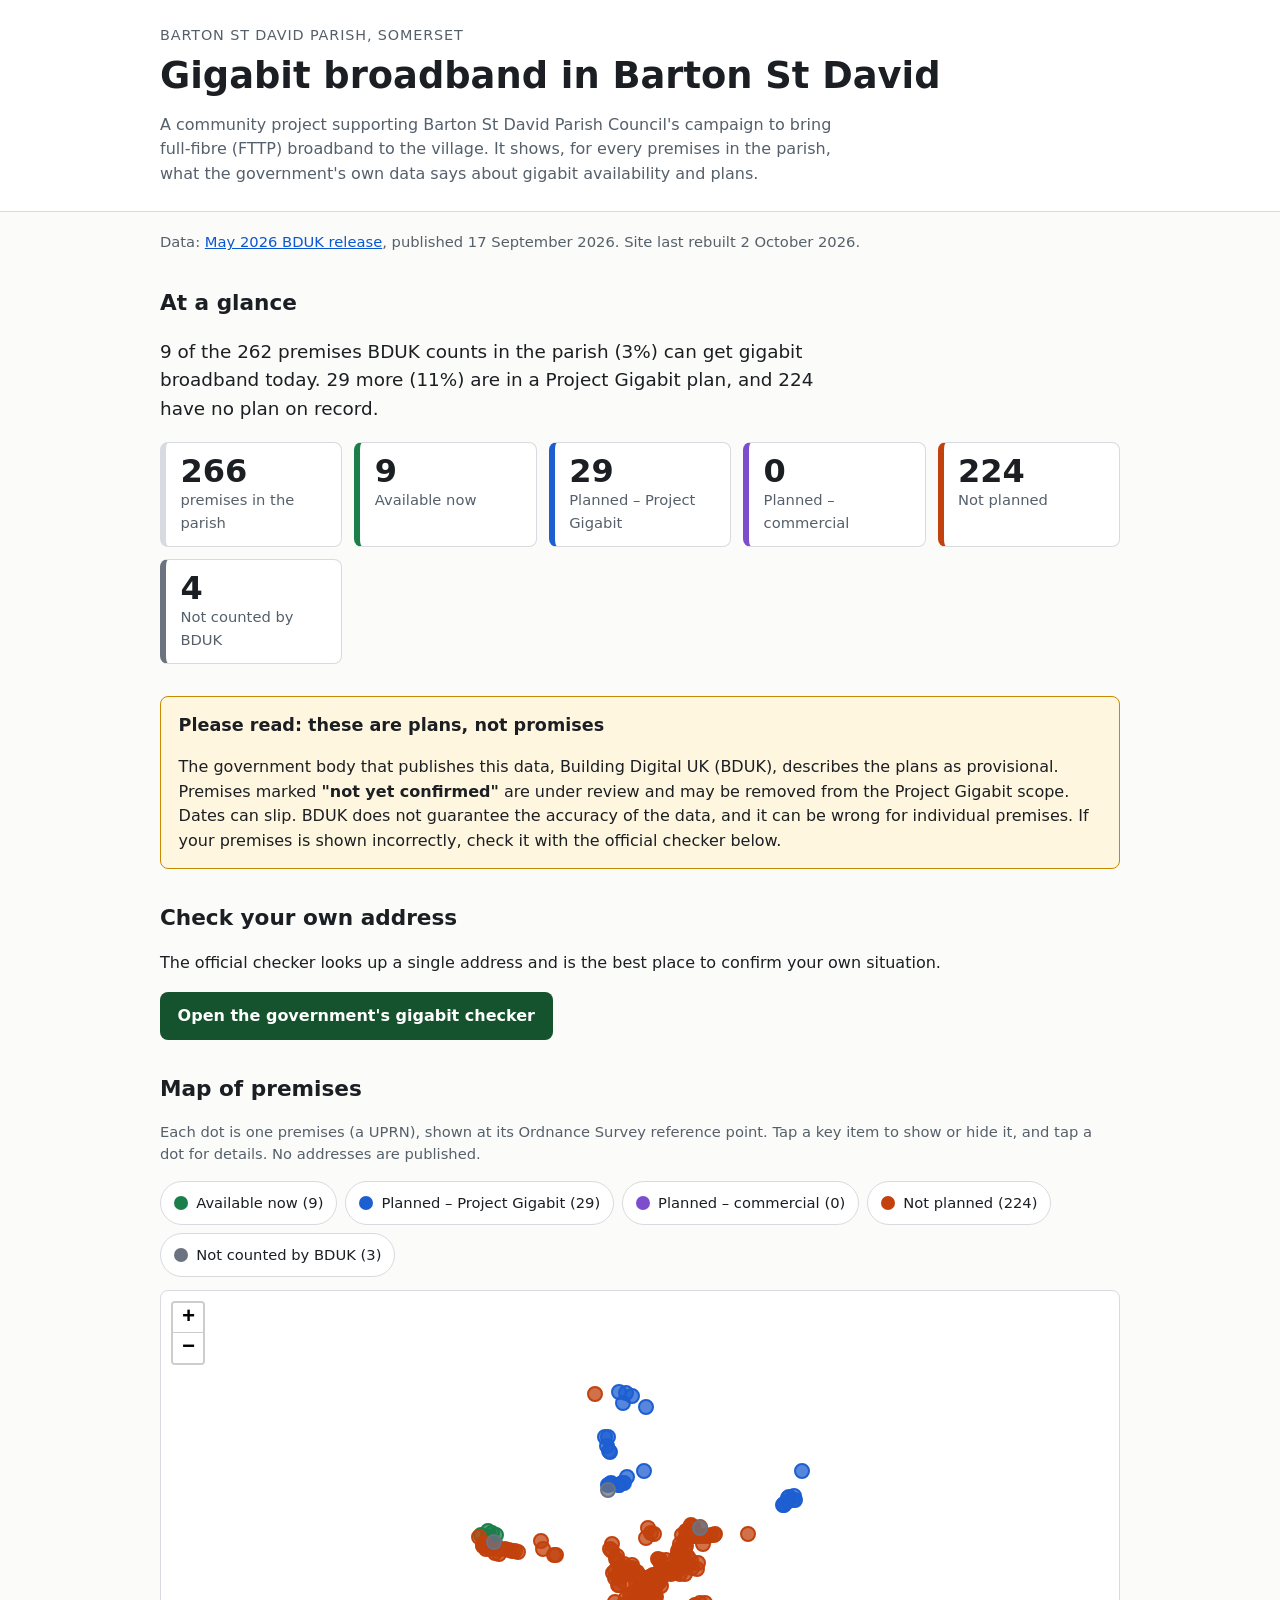
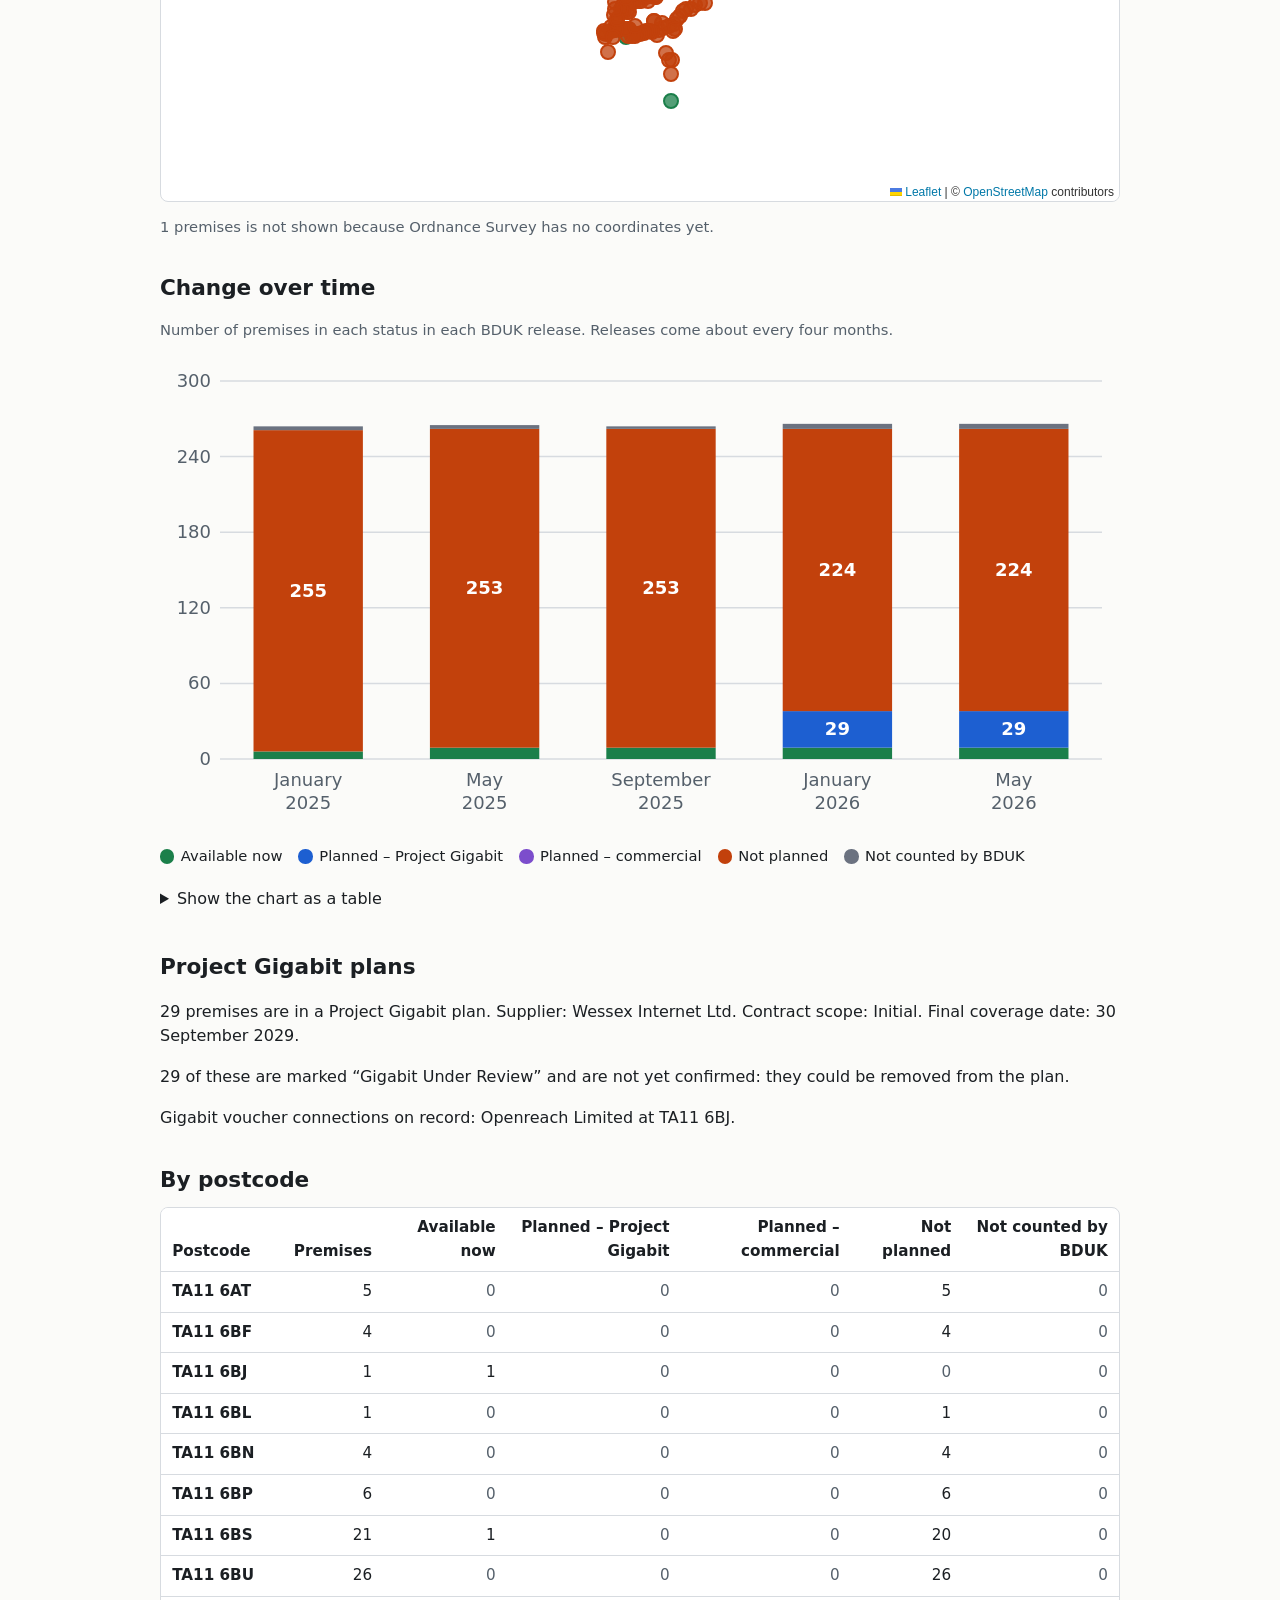
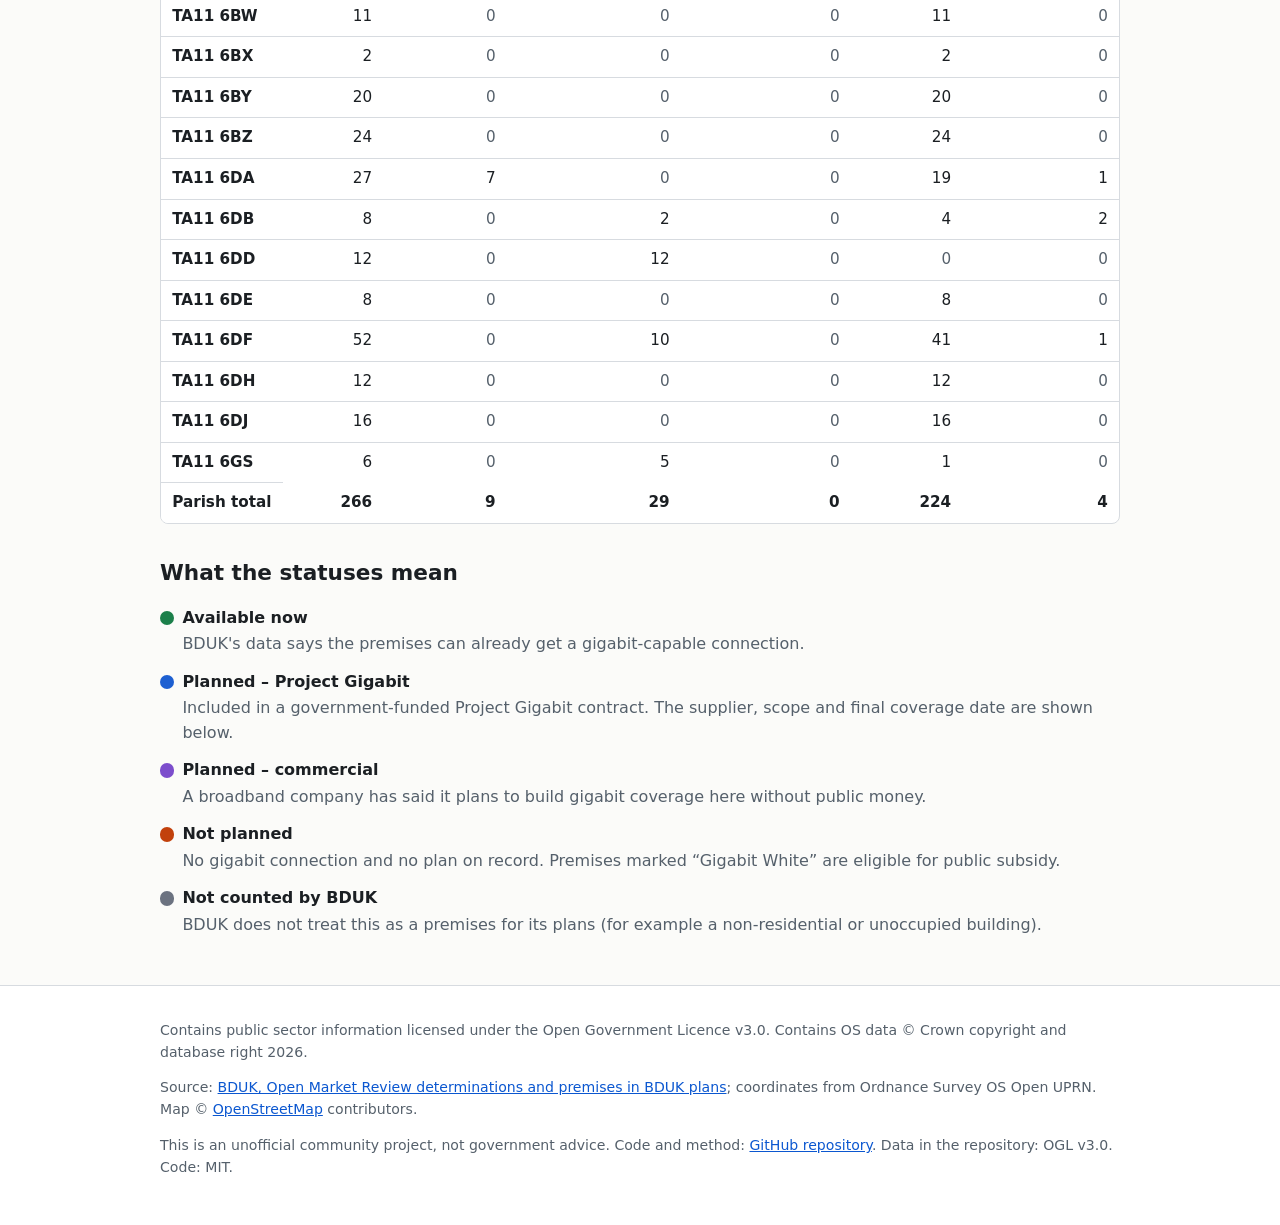
==== docs/index.html @ e89e0ac0 "Add Barton St David gigabit broadband tracker Pipeline, data from the May 2026 BDUK release, static " ====
<!doctype html>
<html lang="en-GB">
<head>
<meta charset="utf-8">
<meta name="viewport" content="width=device-width, initial-scale=1">
<meta name="color-scheme" content="light dark">
<title>Gigabit broadband in Barton St David</title>
<meta name="description" content="Which premises in Barton St David parish, Somerset, can get gigabit broadband now, and which are planned, from official BDUK data.">
<link rel="stylesheet" href="vendor/leaflet.css">
<link rel="stylesheet" href="style.css">
</head>
<body>
<header class="site-header">
  <div class="wrap">
    <p class="eyebrow">Barton St David parish, Somerset</p>
    <h1>Gigabit broadband in Barton St David</h1>
    <p class="lede">A community project supporting Barton St David Parish Council's campaign to bring full-fibre (FTTP) broadband to the village. It shows, for every premises in the parish, what the government's own data says about gigabit availability and plans.</p>
  </div>
</header>

<main class="wrap" id="main">
  <noscript><p class="notice">This page needs JavaScript to show the figures, chart and map. The raw data is in the <a href="https://github.com/edwardhrice/bsdfttpbroadband/tree/main/data">data folder</a>.</p></noscript>

  <p class="meta" id="meta">Loading…</p>

  <section aria-labelledby="h-headline">
    <h2 id="h-headline">At a glance</h2>
    <p class="headline" id="headline"></p>
    <ul class="tiles" id="tiles"></ul>
  </section>

  <section class="notice" aria-labelledby="h-caveat">
    <h2 id="h-caveat">Please read: these are plans, not promises</h2>
    <p>The government body that publishes this data, Building Digital UK (BDUK), describes the plans as provisional. Premises marked <strong>"not yet confirmed"</strong> are under review and may be removed from the Project Gigabit scope. Dates can slip. BDUK does not guarantee the accuracy of the data, and it can be wrong for individual premises. If your premises is shown incorrectly, check it with the official checker below.</p>
  </section>

  <section aria-labelledby="h-check">
    <h2 id="h-check">Check your own address</h2>
    <p>The official checker looks up a single address and is the best place to confirm your own situation.</p>
    <p><a class="button" href="https://www.check-gigabit-broadband-availability.service.gov.uk/" rel="noopener">Open the government's gigabit checker</a></p>
  </section>

  <section aria-labelledby="h-map">
    <h2 id="h-map">Map of premises</h2>
    <p class="hint">Each dot is one premises (a UPRN), shown at its Ordnance Survey reference point. Tap a key item to show or hide it, and tap a dot for details. No addresses are published.</p>
    <div class="legend" id="legend" role="group" aria-label="Map key"></div>
    <div id="map" role="application" aria-label="Map of premises in Barton St David coloured by gigabit status"></div>
    <p class="hint" id="map-note"></p>
  </section>

  <section aria-labelledby="h-time">
    <h2 id="h-time">Change over time</h2>
    <p class="hint">Number of premises in each status in each BDUK release. Releases come about every four months.</p>
    <div id="chart"></div>
    <details>
      <summary>Show the chart as a table</summary>
      <div class="table-wrap"><table id="history-table"></table></div>
    </details>
  </section>

  <section aria-labelledby="h-gis">
    <h2 id="h-gis">Project Gigabit plans</h2>
    <div id="gis"></div>
  </section>

  <section aria-labelledby="h-pc">
    <h2 id="h-pc">By postcode</h2>
    <div class="table-wrap"><table id="pc-table"></table></div>
  </section>

  <section aria-labelledby="h-def">
    <h2 id="h-def">What the statuses mean</h2>
    <dl class="defs" id="defs"></dl>
  </section>
</main>

<footer class="site-footer">
  <div class="wrap">
    <p>Contains public sector information licensed under the Open Government Licence v3.0. Contains OS data &copy; Crown copyright and database right <span id="osyear">2026</span>.</p>
    <p>Source: <a href="https://www.gov.uk/government/collections/open-market-review-omr-determinations-and-bduk-plans">BDUK, Open Market Review determinations and premises in BDUK plans</a>; coordinates from Ordnance Survey OS Open UPRN. Map &copy; <a href="https://www.openstreetmap.org/copyright">OpenStreetMap</a> contributors.</p>
    <p>This is an unofficial community project, not government advice. Code and method: <a href="https://github.com/edwardhrice/bsdfttpbroadband">GitHub repository</a>. Data in the repository: OGL v3.0. Code: MIT.</p>
  </div>
</footer>

<script src="vendor/leaflet.js"></script>
<script src="app.js"></script>
</body>
</html>
---- docs/vendor/leaflet.css ----
/* required styles */

.leaflet-pane,
.leaflet-tile,
.leaflet-marker-icon,
.leaflet-marker-shadow,
.leaflet-tile-container,
.leaflet-pane > svg,
.leaflet-pane > canvas,
.leaflet-zoom-box,
.leaflet-image-layer,
.leaflet-layer {
	position: absolute;
	left: 0;
	top: 0;
	}
.leaflet-container {
	overflow: hidden;
	}
.leaflet-tile,
.leaflet-marker-icon,
.leaflet-marker-shadow {
	-webkit-user-select: none;
	   -moz-user-select: none;
	        user-select: none;
	  -webkit-user-drag: none;
	}
/* Prevents IE11 from highlighting tiles in blue */
.leaflet-tile::selection {
	background: transparent;
}
/* Safari renders non-retina tile on retina better with this, but Chrome is worse */
.leaflet-safari .leaflet-tile {
	image-rendering: -webkit-optimize-contrast;
	}
/* hack that prevents hw layers "stretching" when loading new tiles */
.leaflet-safari .leaflet-tile-container {
	width: 1600px;
	height: 1600px;
	-webkit-transform-origin: 0 0;
	}
.leaflet-marker-icon,
.leaflet-marker-shadow {
	display: block;
	}
/* .leaflet-container svg: reset svg max-width decleration shipped in Joomla! (joomla.org) 3.x */
/* .leaflet-container img: map is broken in FF if you have max-width: 100% on tiles */
.leaflet-container .leaflet-overlay-pane svg {
	max-width: none !important;
	max-height: none !important;
	}
.leaflet-container .leaflet-marker-pane img,
.leaflet-container .leaflet-shadow-pane img,
.leaflet-container .leaflet-tile-pane img,
.leaflet-container img.leaflet-image-layer,
.leaflet-container .leaflet-tile {
	max-width: none !important;
	max-height: none !important;
	width: auto;
	padding: 0;
	}

.leaflet-container img.leaflet-tile {
	/* See: https://bugs.chromium.org/p/chromium/issues/detail?id=600120 */
	mix-blend-mode: plus-lighter;
}

.leaflet-container.leaflet-touch-zoom {
	-ms-touch-action: pan-x pan-y;
	touch-action: pan-x pan-y;
	}
.leaflet-container.leaflet-touch-drag {
	-ms-touch-action: pinch-zoom;
	/* Fallback for FF which doesn't support pinch-zoom */
	touch-action: none;
	touch-action: pinch-zoom;
}
.leaflet-container.leaflet-touch-drag.leaflet-touch-zoom {
	-ms-touch-action: none;
	touch-action: none;
}
.leaflet-container {
	-webkit-tap-highlight-color: transparent;
}
.leaflet-container a {
	-webkit-tap-highlight-color: rgba(51, 181, 229, 0.4);
}
.leaflet-tile {
	filter: inherit;
	visibility: hidden;
	}
.leaflet-tile-loaded {
	visibility: inherit;
	}
.leaflet-zoom-box {
	width: 0;
	height: 0;
	-moz-box-sizing: border-box;
	     box-sizing: border-box;
	z-index: 800;
	}
/* workaround for https://bugzilla.mozilla.org/show_bug.cgi?id=888319 */
.leaflet-overlay-pane svg {
	-moz-user-select: none;
	}

.leaflet-pane         { z-index: 400; }

.leaflet-tile-pane    { z-index: 200; }
.leaflet-overlay-pane { z-index: 400; }
.leaflet-shadow-pane  { z-index: 500; }
.leaflet-marker-pane  { z-index: 600; }
.leaflet-tooltip-pane   { z-index: 650; }
.leaflet-popup-pane   { z-index: 700; }

.leaflet-map-pane canvas { z-index: 100; }
.leaflet-map-pane svg    { z-index: 200; }

.leaflet-vml-shape {
	width: 1px;
	height: 1px;
	}
.lvml {
	behavior: url(#default#VML);
	display: inline-block;
	position: absolute;
	}


/* control positioning */

.leaflet-control {
	position: relative;
	z-index: 800;
	pointer-events: visiblePainted; /* IE 9-10 doesn't have auto */
	pointer-events: auto;
	}
.leaflet-top,
.leaflet-bottom {
	position: absolute;
	z-index: 1000;
	pointer-events: none;
	}
.leaflet-top {
	top: 0;
	}
.leaflet-right {
	right: 0;
	}
.leaflet-bottom {
	bottom: 0;
	}
.leaflet-left {
	left: 0;
	}
.leaflet-control {
	float: left;
	clear: both;
	}
.leaflet-right .leaflet-control {
	float: right;
	}
.leaflet-top .leaflet-control {
	margin-top: 10px;
	}
.leaflet-bottom .leaflet-control {
	margin-bottom: 10px;
	}
.leaflet-left .leaflet-control {
	margin-left: 10px;
	}
.leaflet-right .leaflet-control {
	margin-right: 10px;
	}


/* zoom and fade animations */

.leaflet-fade-anim .leaflet-popup {
	opacity: 0;
	-webkit-transition: opacity 0.2s linear;
	   -moz-transition: opacity 0.2s linear;
	        transition: opacity 0.2s linear;
	}
.leaflet-fade-anim .leaflet-map-pane .leaflet-popup {
	opacity: 1;
	}
.leaflet-zoom-animated {
	-webkit-transform-origin: 0 0;
	    -ms-transform-origin: 0 0;
	        transform-origin: 0 0;
	}
svg.leaflet-zoom-animated {
	will-change: transform;
}

.leaflet-zoom-anim .leaflet-zoom-animated {
	-webkit-transition: -webkit-transform 0.25s cubic-bezier(0,0,0.25,1);
	   -moz-transition:    -moz-transform 0.25s cubic-bezier(0,0,0.25,1);
	        transition:         transform 0.25s cubic-bezier(0,0,0.25,1);
	}
.leaflet-zoom-anim .leaflet-tile,
.leaflet-pan-anim .leaflet-tile {
	-webkit-transition: none;
	   -moz-transition: none;
	        transition: none;
	}

.leaflet-zoom-anim .leaflet-zoom-hide {
	visibility: hidden;
	}


/* cursors */

.leaflet-interactive {
	cursor: pointer;
	}
.leaflet-grab {
	cursor: -webkit-grab;
	cursor:    -moz-grab;
	cursor:         grab;
	}
.leaflet-crosshair,
.leaflet-crosshair .leaflet-interactive {
	cursor: crosshair;
	}
.leaflet-popup-pane,
.leaflet-control {
	cursor: auto;
	}
.leaflet-dragging .leaflet-grab,
.leaflet-dragging .leaflet-grab .leaflet-interactive,
.leaflet-dragging .leaflet-marker-draggable {
	cursor: move;
	cursor: -webkit-grabbing;
	cursor:    -moz-grabbing;
	cursor:         grabbing;
	}

/* marker & overlays interactivity */
.leaflet-marker-icon,
.leaflet-marker-shadow,
.leaflet-image-layer,
.leaflet-pane > svg path,
.leaflet-tile-container {
	pointer-events: none;
	}

.leaflet-marker-icon.leaflet-interactive,
.leaflet-image-layer.leaflet-interactive,
.leaflet-pane > svg path.leaflet-interactive,
svg.leaflet-image-layer.leaflet-interactive path {
	pointer-events: visiblePainted; /* IE 9-10 doesn't have auto */
	pointer-events: auto;
	}

/* visual tweaks */

.leaflet-container {
	background: #ddd;
	outline-offset: 1px;
	}
.leaflet-container a {
	color: #0078A8;
	}
.leaflet-zoom-box {
	border: 2px dotted #38f;
	background: rgba(255,255,255,0.5);
	}


/* general typography */
.leaflet-container {
	font-family: "Helvetica Neue", Arial, Helvetica, sans-serif;
	font-size: 12px;
	font-size: 0.75rem;
	line-height: 1.5;
	}


/* general toolbar styles */

.leaflet-bar {
	box-shadow: 0 1px 5px rgba(0,0,0,0.65);
	border-radius: 4px;
	}
.leaflet-bar a {
	background-color: #fff;
	border-bottom: 1px solid #ccc;
	width: 26px;
	height: 26px;
	line-height: 26px;
	display: block;
	text-align: center;
	text-decoration: none;
	color: black;
	}
.leaflet-bar a,
.leaflet-control-layers-toggle {
	background-position: 50% 50%;
	background-repeat: no-repeat;
	display: block;
	}
.leaflet-bar a:hover,
.leaflet-bar a:focus {
	background-color: #f4f4f4;
	}
.leaflet-bar a:first-child {
	border-top-left-radius: 4px;
	border-top-right-radius: 4px;
	}
.leaflet-bar a:last-child {
	border-bottom-left-radius: 4px;
	border-bottom-right-radius: 4px;
	border-bottom: none;
	}
.leaflet-bar a.leaflet-disabled {
	cursor: default;
	background-color: #f4f4f4;
	color: #bbb;
	}

.leaflet-touch .leaflet-bar a {
	width: 30px;
	height: 30px;
	line-height: 30px;
	}
.leaflet-touch .leaflet-bar a:first-child {
	border-top-left-radius: 2px;
	border-top-right-radius: 2px;
	}
.leaflet-touch .leaflet-bar a:last-child {
	border-bottom-left-radius: 2px;
	border-bottom-right-radius: 2px;
	}

/* zoom control */

.leaflet-control-zoom-in,
.leaflet-control-zoom-out {
	font: bold 18px 'Lucida Console', Monaco, monospace;
	text-indent: 1px;
	}

.leaflet-touch .leaflet-control-zoom-in, .leaflet-touch .leaflet-control-zoom-out  {
	font-size: 22px;
	}


/* layers control */

.leaflet-control-layers {
	box-shadow: 0 1px 5px rgba(0,0,0,0.4);
	background: #fff;
	border-radius: 5px;
	}
.leaflet-control-layers-toggle {
	background-image: url(images/layers.png);
	width: 36px;
	height: 36px;
	}
.leaflet-retina .leaflet-control-layers-toggle {
	background-image: url(images/layers-2x.png);
	background-size: 26px 26px;
	}
.leaflet-touch .leaflet-control-layers-toggle {
	width: 44px;
	height: 44px;
	}
.leaflet-control-layers .leaflet-control-layers-list,
.leaflet-control-layers-expanded .leaflet-control-layers-toggle {
	display: none;
	}
.leaflet-control-layers-expanded .leaflet-control-layers-list {
	display: block;
	position: relative;
	}
.leaflet-control-layers-expanded {
	padding: 6px 10px 6px 6px;
	color: #333;
	background: #fff;
	}
.leaflet-control-layers-scrollbar {
	overflow-y: scroll;
	overflow-x: hidden;
	padding-right: 5px;
	}
.leaflet-control-layers-selector {
	margin-top: 2px;
	position: relative;
	top: 1px;
	}
.leaflet-control-layers label {
	display: block;
	font-size: 13px;
	font-size: 1.08333em;
	}
.leaflet-control-layers-separator {
	height: 0;
	border-top: 1px solid #ddd;
	margin: 5px -10px 5px -6px;
	}

/* Default icon URLs */
.leaflet-default-icon-path { /* used only in path-guessing heuristic, see L.Icon.Default */
	background-image: url(images/marker-icon.png);
	}


/* attribution and scale controls */

.leaflet-container .leaflet-control-attribution {
	background: #fff;
	background: rgba(255, 255, 255, 0.8);
	margin: 0;
	}
.leaflet-control-attribution,
.leaflet-control-scale-line {
	padding: 0 5px;
	color: #333;
	line-height: 1.4;
	}
.leaflet-control-attribution a {
	text-decoration: none;
	}
.leaflet-control-attribution a:hover,
.leaflet-control-attribution a:focus {
	text-decoration: underline;
	}
.leaflet-attribution-flag {
	display: inline !important;
	vertical-align: baseline !important;
	width: 1em;
	height: 0.6669em;
	}
.leaflet-left .leaflet-control-scale {
	margin-left: 5px;
	}
.leaflet-bottom .leaflet-control-scale {
	margin-bottom: 5px;
	}
.leaflet-control-scale-line {
	border: 2px solid #777;
	border-top: none;
	line-height: 1.1;
	padding: 2px 5px 1px;
	white-space: nowrap;
	-moz-box-sizing: border-box;
	     box-sizing: border-box;
	background: rgba(255, 255, 255, 0.8);
	text-shadow: 1px 1px #fff;
	}
.leaflet-control-scale-line:not(:first-child) {
	border-top: 2px solid #777;
	border-bottom: none;
	margin-top: -2px;
	}
.leaflet-control-scale-line:not(:first-child):not(:last-child) {
	border-bottom: 2px solid #777;
	}

.leaflet-touch .leaflet-control-attribution,
.leaflet-touch .leaflet-control-layers,
.leaflet-touch .leaflet-bar {
	box-shadow: none;
	}
.leaflet-touch .leaflet-control-layers,
.leaflet-touch .leaflet-bar {
	border: 2px solid rgba(0,0,0,0.2);
	background-clip: padding-box;
	}


/* popup */

.leaflet-popup {
	position: absolute;
	text-align: center;
	margin-bottom: 20px;
	}
.leaflet-popup-content-wrapper {
	padding: 1px;
	text-align: left;
	border-radius: 12px;
	}
.leaflet-popup-content {
	margin: 13px 24px 13px 20px;
	line-height: 1.3;
	font-size: 13px;
	font-size: 1.08333em;
	min-height: 1px;
	}
.leaflet-popup-content p {
	margin: 17px 0;
	margin: 1.3em 0;
	}
.leaflet-popup-tip-container {
	width: 40px;
	height: 20px;
	position: absolute;
	left: 50%;
	margin-top: -1px;
	margin-left: -20px;
	overflow: hidden;
	pointer-events: none;
	}
.leaflet-popup-tip {
	width: 17px;
	height: 17px;
	padding: 1px;

	margin: -10px auto 0;
	pointer-events: auto;

	-webkit-transform: rotate(45deg);
	   -moz-transform: rotate(45deg);
	    -ms-transform: rotate(45deg);
	        transform: rotate(45deg);
	}
.leaflet-popup-content-wrapper,
.leaflet-popup-tip {
	background: white;
	color: #333;
	box-shadow: 0 3px 14px rgba(0,0,0,0.4);
	}
.leaflet-container a.leaflet-popup-close-button {
	position: absolute;
	top: 0;
	right: 0;
	border: none;
	text-align: center;
	width: 24px;
	height: 24px;
	font: 16px/24px Tahoma, Verdana, sans-serif;
	color: #757575;
	text-decoration: none;
	background: transparent;
	}
.leaflet-container a.leaflet-popup-close-button:hover,
.leaflet-container a.leaflet-popup-close-button:focus {
	color: #585858;
	}
.leaflet-popup-scrolled {
	overflow: auto;
	}

.leaflet-oldie .leaflet-popup-content-wrapper {
	-ms-zoom: 1;
	}
.leaflet-oldie .leaflet-popup-tip {
	width: 24px;
	margin: 0 auto;

	-ms-filter: "progid:DXImageTransform.Microsoft.Matrix(M11=0.70710678, M12=0.70710678, M21=-0.70710678, M22=0.70710678)";
	filter: progid:DXImageTransform.Microsoft.Matrix(M11=0.70710678, M12=0.70710678, M21=-0.70710678, M22=0.70710678);
	}

.leaflet-oldie .leaflet-control-zoom,
.leaflet-oldie .leaflet-control-layers,
.leaflet-oldie .leaflet-popup-content-wrapper,
.leaflet-oldie .leaflet-popup-tip {
	border: 1px solid #999;
	}


/* div icon */

.leaflet-div-icon {
	background: #fff;
	border: 1px solid #666;
	}


/* Tooltip */
/* Base styles for the element that has a tooltip */
.leaflet-tooltip {
	position: absolute;
	padding: 6px;
	background-color: #fff;
	border: 1px solid #fff;
	border-radius: 3px;
	color: #222;
	white-space: nowrap;
	-webkit-user-select: none;
	-moz-user-select: none;
	-ms-user-select: none;
	user-select: none;
	pointer-events: none;
	box-shadow: 0 1px 3px rgba(0,0,0,0.4);
	}
.leaflet-tooltip.leaflet-interactive {
	cursor: pointer;
	pointer-events: auto;
	}
.leaflet-tooltip-top:before,
.leaflet-tooltip-bottom:before,
.leaflet-tooltip-left:before,
.leaflet-tooltip-right:before {
	position: absolute;
	pointer-events: none;
	border: 6px solid transparent;
	background: transparent;
	content: "";
	}

/* Directions */

.leaflet-tooltip-bottom {
	margin-top: 6px;
}
.leaflet-tooltip-top {
	margin-top: -6px;
}
.leaflet-tooltip-bottom:before,
.leaflet-tooltip-top:before {
	left: 50%;
	margin-left: -6px;
	}
.leaflet-tooltip-top:before {
	bottom: 0;
	margin-bottom: -12px;
	border-top-color: #fff;
	}
.leaflet-tooltip-bottom:before {
	top: 0;
	margin-top: -12px;
	margin-left: -6px;
	border-bottom-color: #fff;
	}
.leaflet-tooltip-left {
	margin-left: -6px;
}
.leaflet-tooltip-right {
	margin-left: 6px;
}
.leaflet-tooltip-left:before,
.leaflet-tooltip-right:before {
	top: 50%;
	margin-top: -6px;
	}
.leaflet-tooltip-left:before {
	right: 0;
	margin-right: -12px;
	border-left-color: #fff;
	}
.leaflet-tooltip-right:before {
	left: 0;
	margin-left: -12px;
	border-right-color: #fff;
	}

/* Printing */

@media print {
	/* Prevent printers from removing background-images of controls. */
	.leaflet-control {
		-webkit-print-color-adjust: exact;
		print-color-adjust: exact;
		}
	}
---- docs/style.css ----
:root {
  --bg: #fbfbf9; --surface: #ffffff; --text: #1b1f23; --muted: #55606b;
  --border: #d7dbe0; --link: #0b57d0; --accent: #14532d; --accent-text: #ffffff;
  --notice-bg: #fff6e0; --notice-border: #c58a00;
  --c-available: #1b7f4a; --c-gis: #1d5fd1; --c-commercial: #7c4dcc;
  --c-notplanned: #c2410c; --c-notcounted: #6b7280;
}
@media (prefers-color-scheme: dark) {
  :root {
    --bg: #121416; --surface: #1b1e21; --text: #e8eaed; --muted: #a0a9b3;
    --border: #353a40; --link: #8ab4f8; --accent: #5fcf9a; --accent-text: #0b1f15;
    --notice-bg: #2b2411; --notice-border: #b8860b;
    --c-available: #4cc38a; --c-gis: #6fa8ff; --c-commercial: #b595f0;
    --c-notplanned: #f59a5b; --c-notcounted: #98a1ab;
  }
}
* { box-sizing: border-box; }
html { -webkit-text-size-adjust: 100%; }
body {
  margin: 0; background: var(--bg); color: var(--text);
  font: 1rem/1.55 system-ui, -apple-system, "Segoe UI", Roboto, sans-serif;
}
.wrap { max-width: 62rem; margin: 0 auto; padding: 0 16px; }
a { color: var(--link); }
h1 { font-size: clamp(1.6rem, 5vw, 2.3rem); line-height: 1.2; margin: .2em 0 .4em; }
h2 { font-size: 1.35rem; margin: 0 0 .5em; }
section { margin: 2rem 0; }
.site-header { background: var(--surface); border-bottom: 1px solid var(--border); padding: 1.5rem 0; }
.eyebrow { margin: 0; color: var(--muted); font-size: .9rem; text-transform: uppercase; letter-spacing: .06em; }
.lede { max-width: 42rem; color: var(--muted); margin: 0; }
.meta { color: var(--muted); font-size: .92rem; margin: 1.2rem 0 0; }
.headline { font-size: 1.15rem; max-width: 44rem; }
.hint { color: var(--muted); font-size: .92rem; }

.tiles { list-style: none; padding: 0; margin: 1rem 0; display: grid; gap: 12px;
  grid-template-columns: repeat(auto-fit, minmax(10rem, 1fr)); }
.tile { background: var(--surface); border: 1px solid var(--border); border-left: 6px solid var(--tc, var(--border));
  border-radius: 8px; padding: .7rem .9rem; }
.tile .n { display: block; font-size: 2rem; font-weight: 700; line-height: 1.1; font-variant-numeric: tabular-nums; }
.tile .l { display: block; font-size: .92rem; color: var(--muted); }

.notice { background: var(--notice-bg); border: 1px solid var(--notice-border); border-radius: 8px; padding: .9rem 1.1rem; }
.notice h2 { font-size: 1.1rem; }
.notice p:last-child { margin-bottom: 0; }
.button { display: inline-block; background: var(--accent); color: var(--accent-text); text-decoration: none;
  font-weight: 600; padding: .75rem 1.1rem; border-radius: 8px; min-height: 44px; }
.button:hover, .button:focus-visible { filter: brightness(1.1); }
:focus-visible { outline: 3px solid var(--link); outline-offset: 2px; }

#map { height: min(70vh, 32rem); min-height: 18rem; border: 1px solid var(--border); border-radius: 8px; background: var(--surface); }
@media (prefers-color-scheme: dark) {
  .leaflet-tile-pane { filter: invert(1) hue-rotate(180deg) brightness(.9) contrast(.9); }
  .leaflet-container { background: #1b1e21; }
  .leaflet-popup-content-wrapper, .leaflet-popup-tip { background: var(--surface); color: var(--text); }
  .leaflet-control-attribution { background: rgba(18,20,22,.8) !important; color: var(--muted); }
  .leaflet-control-attribution a { color: var(--link); }
}
.legend { display: flex; flex-wrap: wrap; gap: 8px; margin: .5rem 0 .8rem; }
.legend button { font: inherit; font-size: .92rem; color: var(--text); background: var(--surface);
  border: 1px solid var(--border); border-radius: 999px; padding: .4rem .8rem; min-height: 44px;
  display: inline-flex; align-items: center; gap: .5rem; cursor: pointer; }
.legend button[aria-pressed="false"] { opacity: .5; text-decoration: line-through; }
.swatch { width: .9rem; height: .9rem; border-radius: 50%; background: var(--sc); flex: none; }

#chart svg { width: 100%; height: auto; display: block; }
#chart text { fill: var(--muted); font: 12px system-ui, sans-serif; }
#chart .axis { stroke: var(--border); }
#chart .val { fill: var(--text); font-weight: 600; }
#chart .seg-label { fill: #fff; font-weight: 600; }
.chart-key { display: flex; flex-wrap: wrap; gap: 4px 16px; margin: .5rem 0; font-size: .92rem; }
.chart-key span { display: inline-flex; align-items: center; gap: .4rem; }

.table-wrap { overflow-x: auto; border: 1px solid var(--border); border-radius: 8px; background: var(--surface); }
table { border-collapse: collapse; width: 100%; font-size: .95rem; font-variant-numeric: tabular-nums; }
th, td { padding: .5rem .7rem; text-align: right; border-bottom: 1px solid var(--border); white-space: nowrap; }
th:first-child, td:first-child { text-align: left; position: sticky; left: 0; background: var(--surface); }
thead th { font-weight: 600; vertical-align: bottom; white-space: normal; }
tfoot td, tfoot th { font-weight: 700; border-bottom: 0; }
tbody tr:last-child td { border-bottom: 0; }
td.zero { color: var(--muted); }
details { margin-top: .8rem; }
summary { cursor: pointer; padding: .4rem 0; }

.defs dt { font-weight: 600; margin-top: .8rem; display: flex; align-items: center; gap: .5rem; }
.defs dd { margin: .1rem 0 0 1.4rem; color: var(--muted); }

.site-footer { border-top: 1px solid var(--border); background: var(--surface); margin-top: 3rem; padding: 1.2rem 0 2rem; font-size: .88rem; color: var(--muted); }
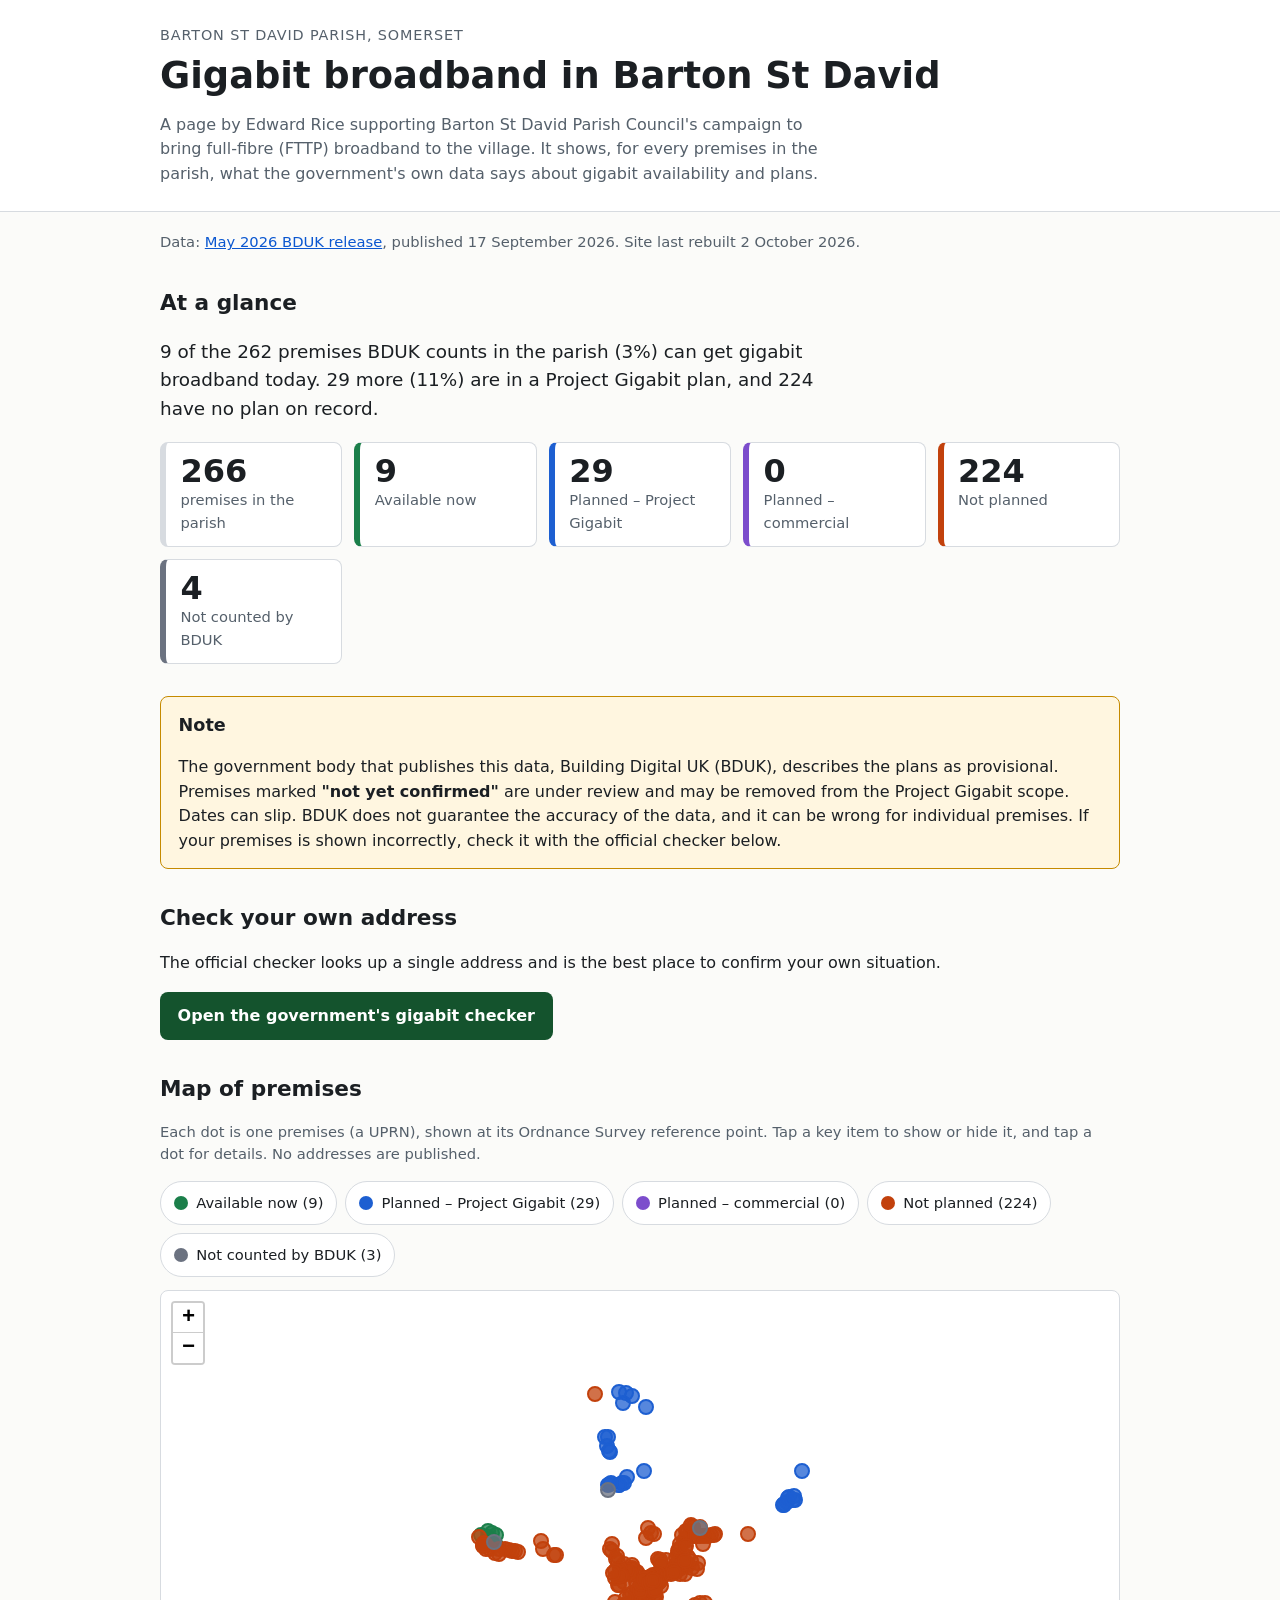
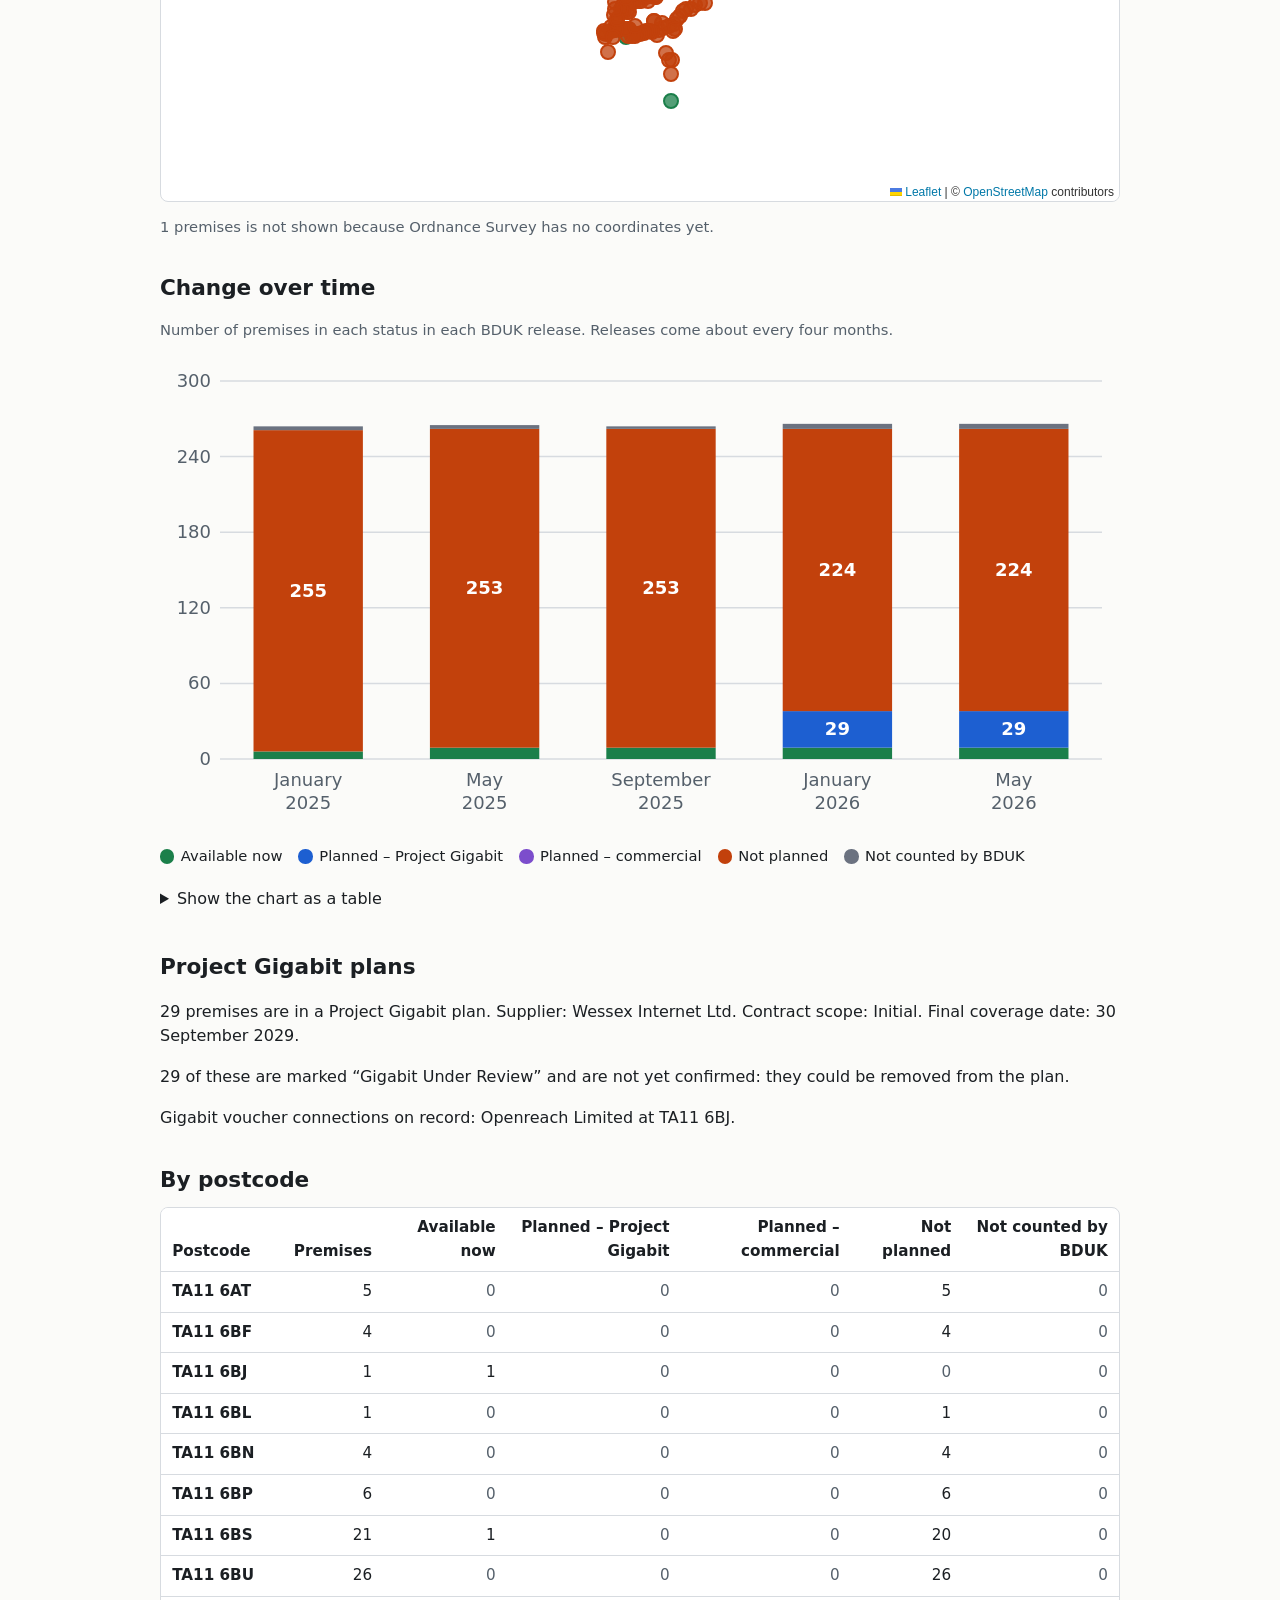
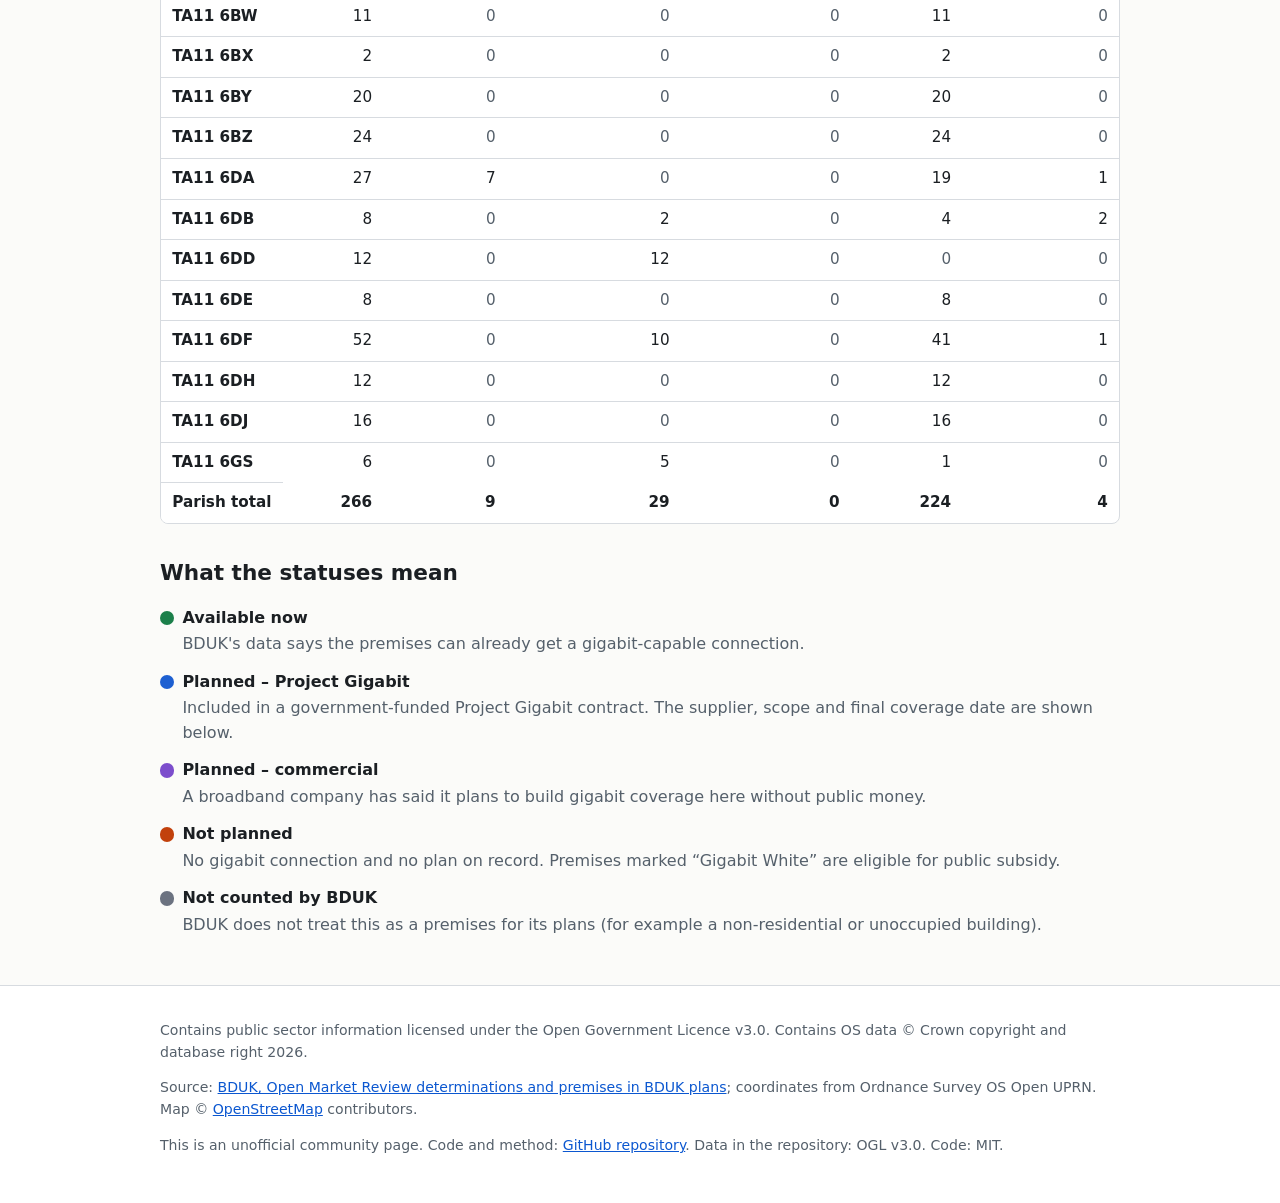
==== commit 293a41aa: "Changes to front page Changes some of the wording of the website" ====
--- a/docs/index.html
+++ b/docs/index.html
@@ -14,7 +14,7 @@
   <div class="wrap">
     <p class="eyebrow">Barton St David parish, Somerset</p>
     <h1>Gigabit broadband in Barton St David</h1>
-    <p class="lede">A community project supporting Barton St David Parish Council's campaign to bring full-fibre (FTTP) broadband to the village. It shows, for every premises in the parish, what the government's own data says about gigabit availability and plans.</p>
+    <p class="lede">A page by Edward Rice supporting Barton St David Parish Council's campaign to bring full-fibre (FTTP) broadband to the village. It shows, for every premises in the parish, what the government's own data says about gigabit availability and plans.</p>
   </div>
 </header>
 
@@ -30,7 +30,7 @@
   </section>
 
   <section class="notice" aria-labelledby="h-caveat">
-    <h2 id="h-caveat">Please read: these are plans, not promises</h2>
+    <h2 id="h-caveat">Note</h2>
     <p>The government body that publishes this data, Building Digital UK (BDUK), describes the plans as provisional. Premises marked <strong>"not yet confirmed"</strong> are under review and may be removed from the Project Gigabit scope. Dates can slip. BDUK does not guarantee the accuracy of the data, and it can be wrong for individual premises. If your premises is shown incorrectly, check it with the official checker below.</p>
   </section>
 
@@ -78,7 +78,7 @@
   <div class="wrap">
     <p>Contains public sector information licensed under the Open Government Licence v3.0. Contains OS data &copy; Crown copyright and database right <span id="osyear">2026</span>.</p>
     <p>Source: <a href="https://www.gov.uk/government/collections/open-market-review-omr-determinations-and-bduk-plans">BDUK, Open Market Review determinations and premises in BDUK plans</a>; coordinates from Ordnance Survey OS Open UPRN. Map &copy; <a href="https://www.openstreetmap.org/copyright">OpenStreetMap</a> contributors.</p>
-    <p>This is an unofficial community project, not government advice. Code and method: <a href="https://github.com/edwardhrice/bsdfttpbroadband">GitHub repository</a>. Data in the repository: OGL v3.0. Code: MIT.</p>
+    <p>This is an unofficial community page. Code and method: <a href="https://github.com/edwardhrice/bsdfttpbroadband">GitHub repository</a>. Data in the repository: OGL v3.0. Code: MIT.</p>
   </div>
 </footer>
 
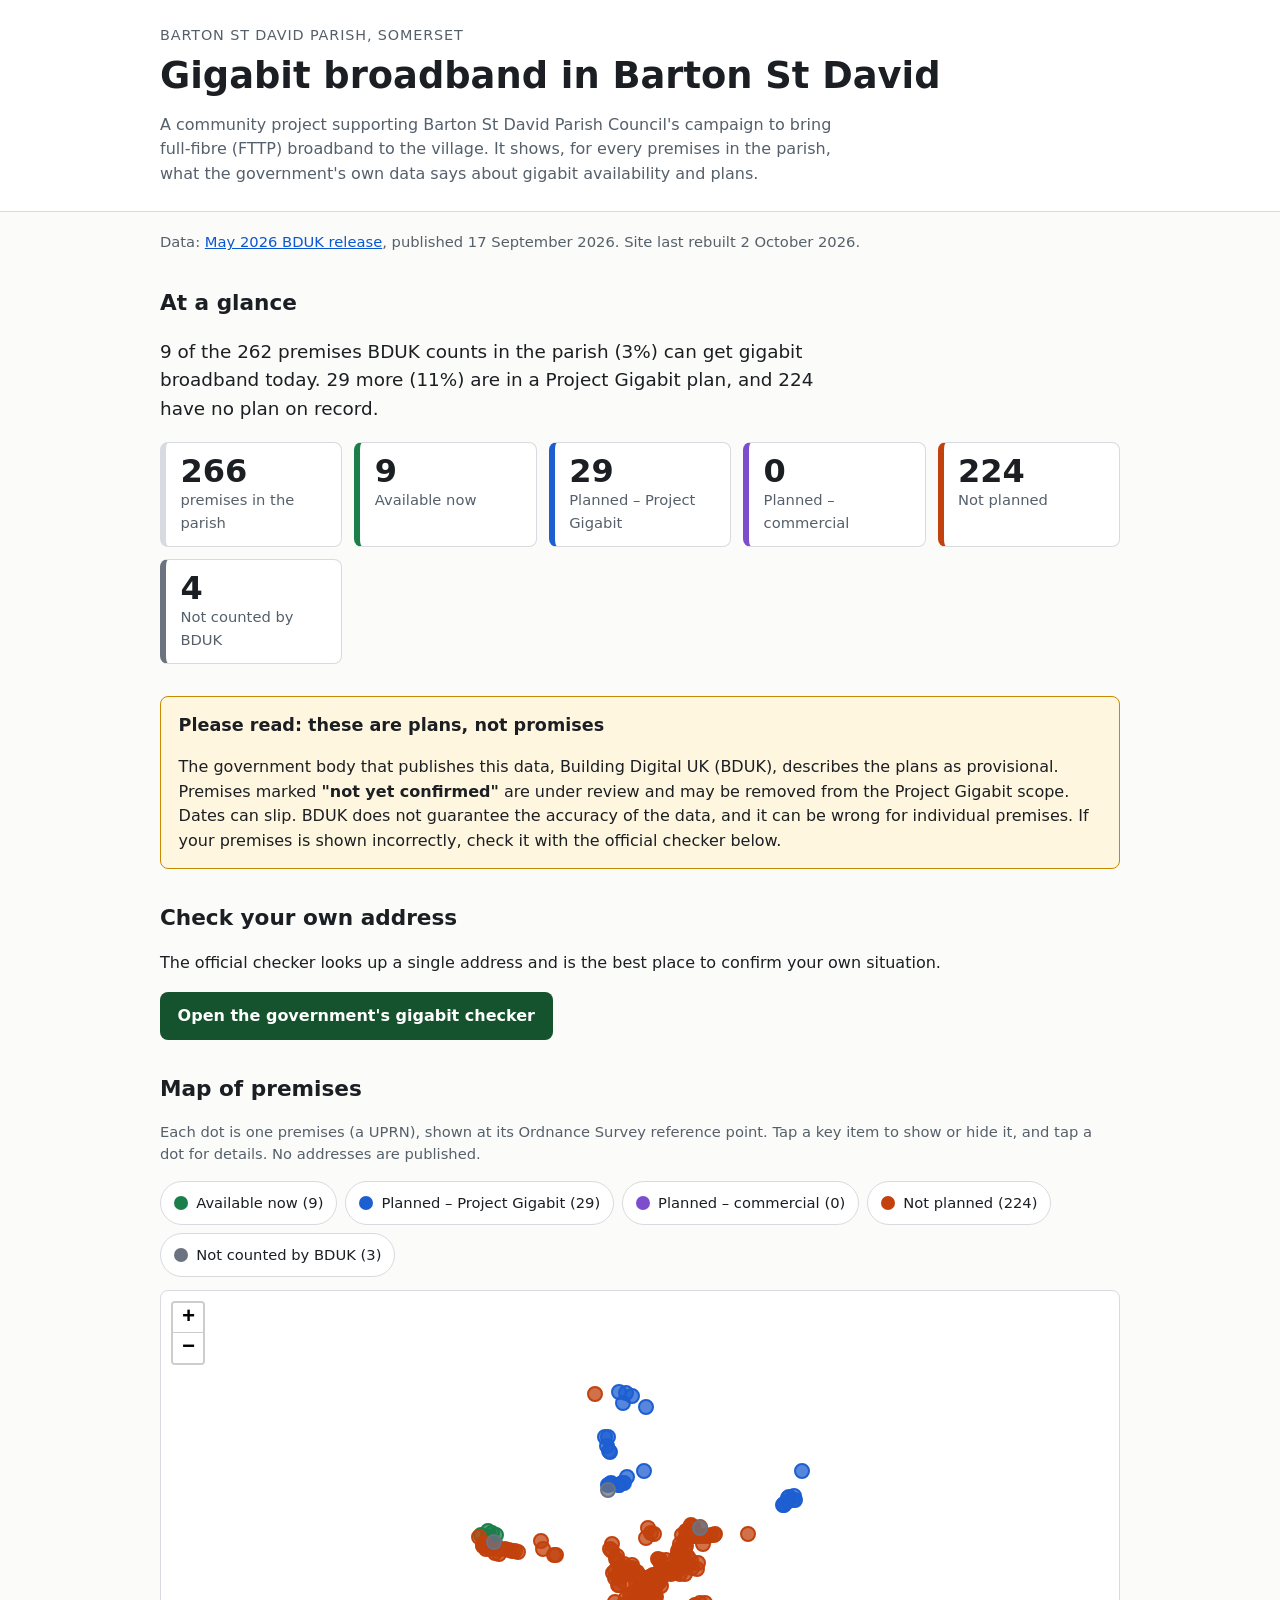
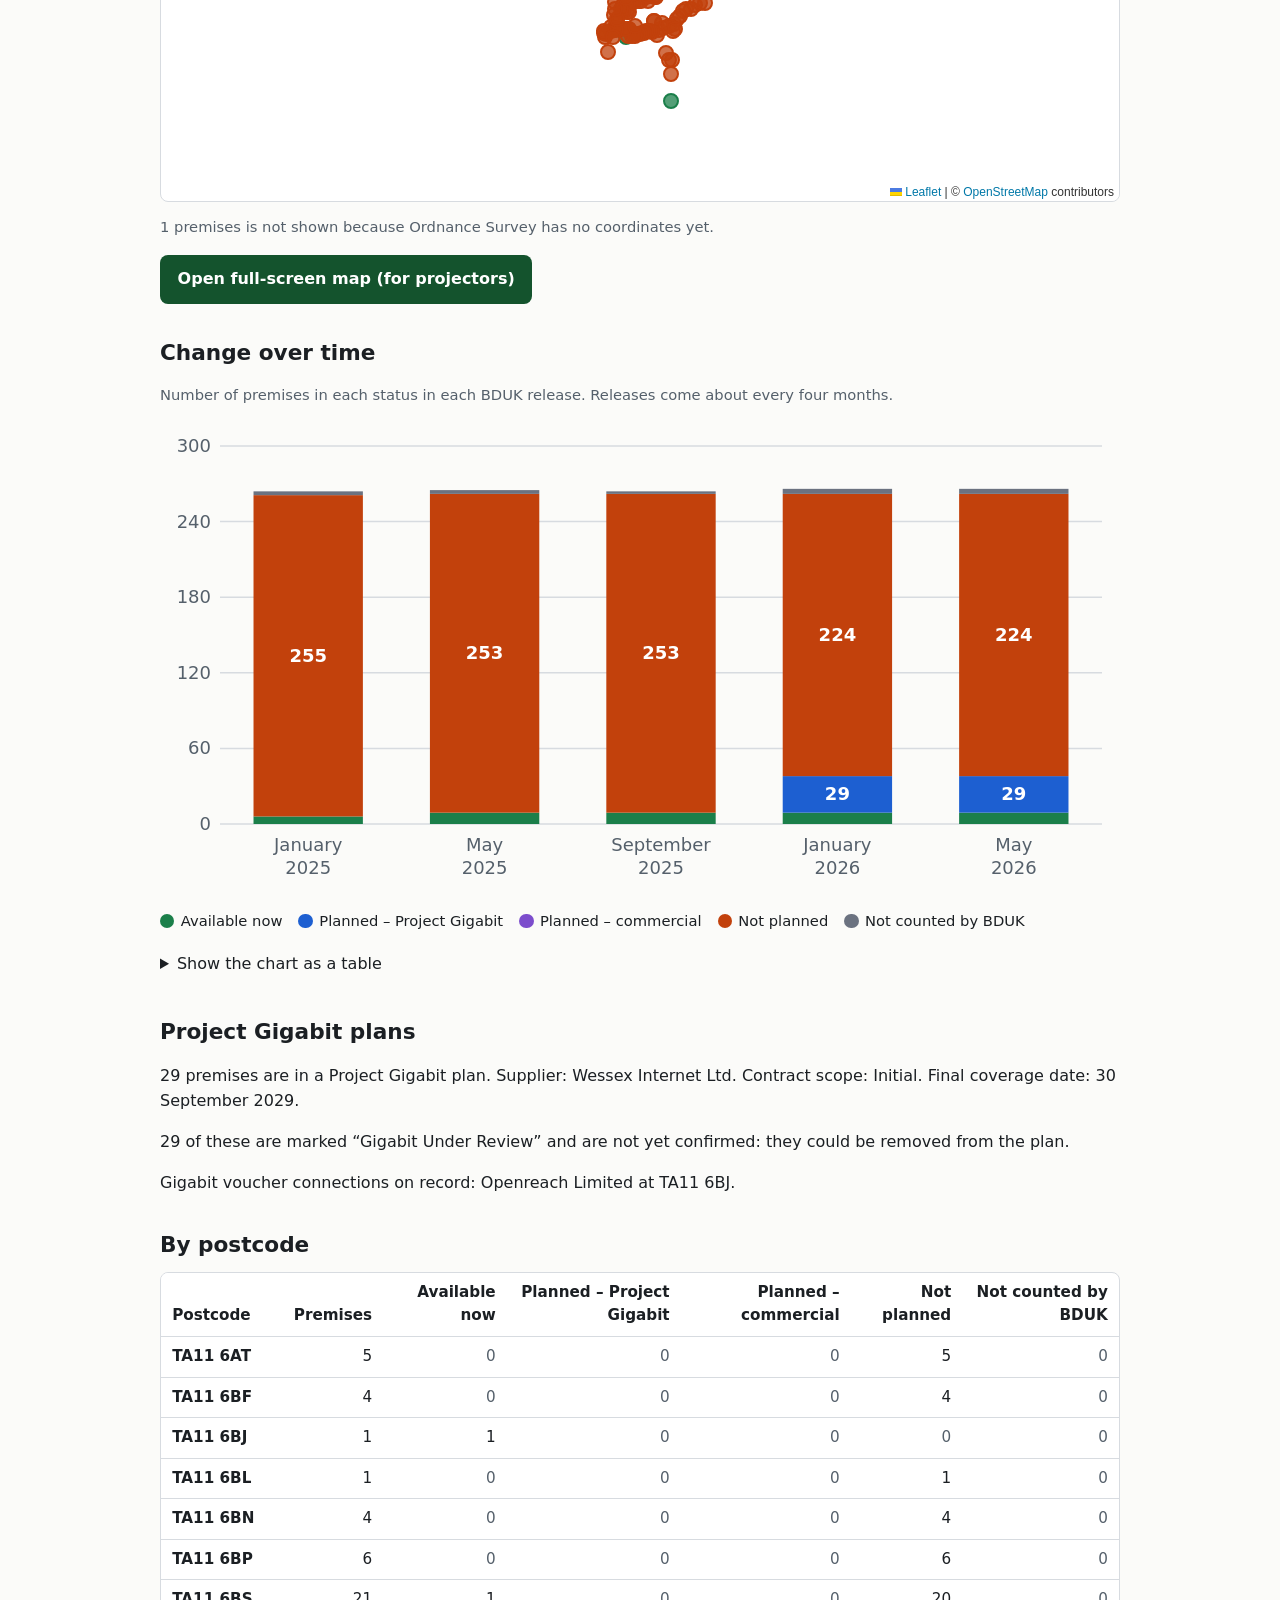
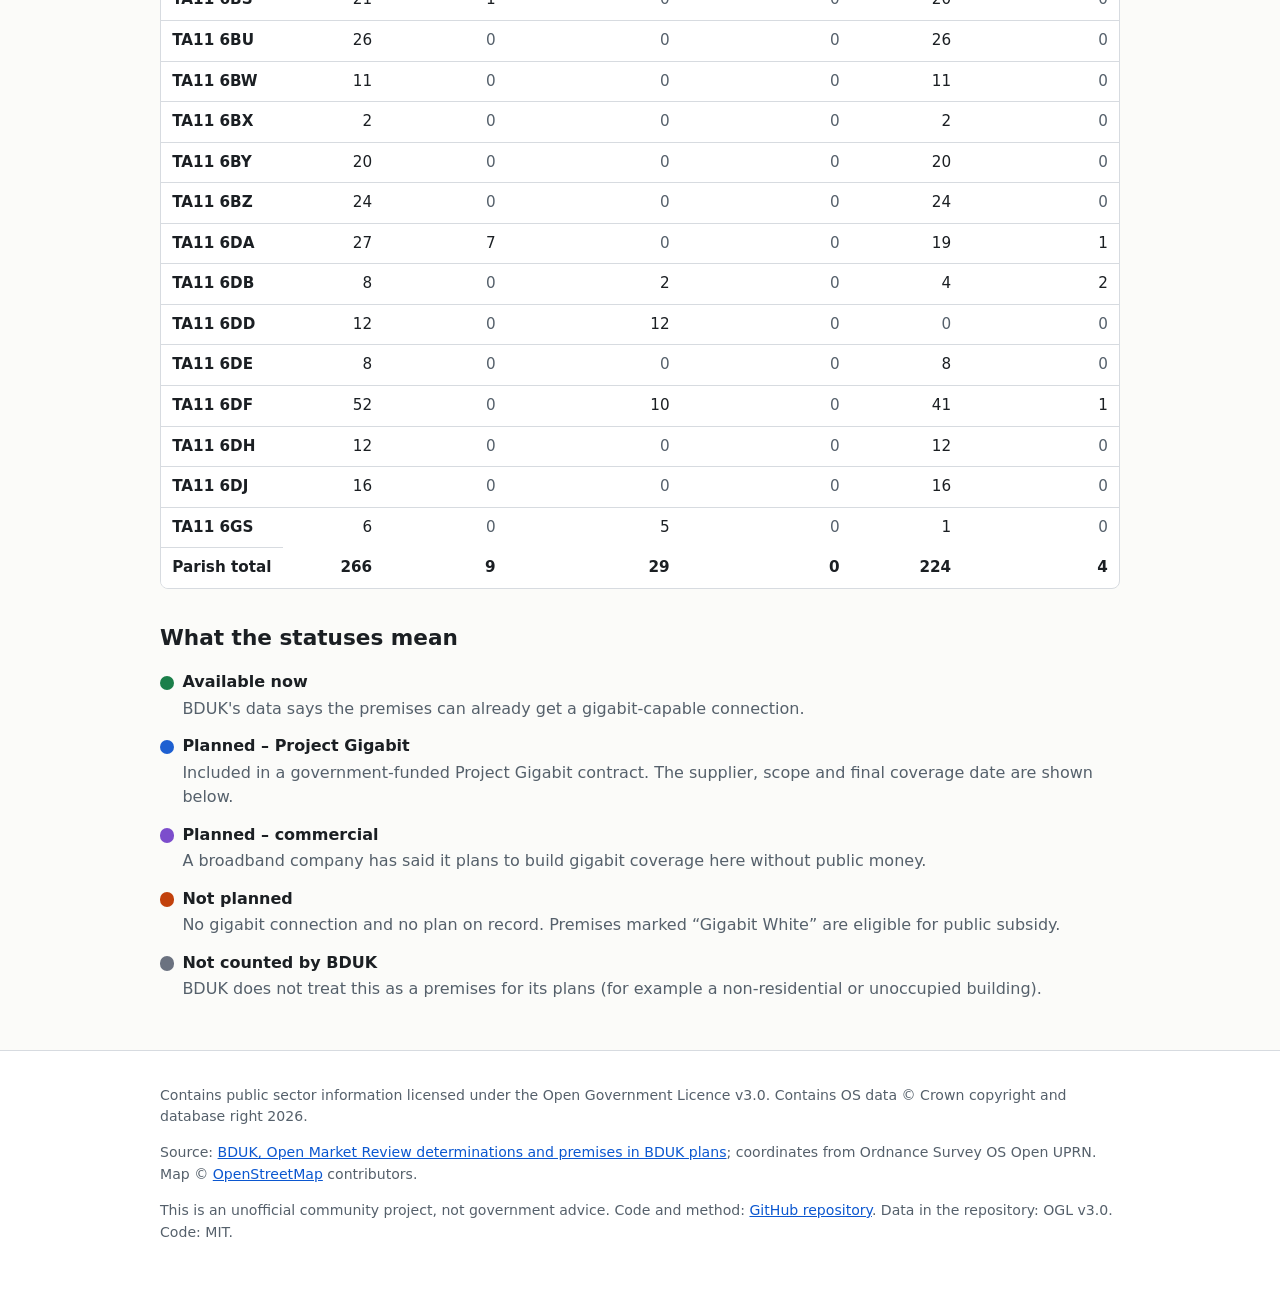
==== commit e784be82: "Add full-screen map page with adjustable text size Co-Authored-By: Claude Sonnet 5.5 <noreply@anthro" ====
--- a/docs/index.html
+++ b/docs/index.html
@@ -14,7 +14,7 @@
   <div class="wrap">
     <p class="eyebrow">Barton St David parish, Somerset</p>
     <h1>Gigabit broadband in Barton St David</h1>
-    <p class="lede">A page by Edward Rice supporting Barton St David Parish Council's campaign to bring full-fibre (FTTP) broadband to the village. It shows, for every premises in the parish, what the government's own data says about gigabit availability and plans.</p>
+    <p class="lede">A community project supporting Barton St David Parish Council's campaign to bring full-fibre (FTTP) broadband to the village. It shows, for every premises in the parish, what the government's own data says about gigabit availability and plans.</p>
   </div>
 </header>
 
@@ -30,7 +30,7 @@
   </section>
 
   <section class="notice" aria-labelledby="h-caveat">
-    <h2 id="h-caveat">Note</h2>
+    <h2 id="h-caveat">Please read: these are plans, not promises</h2>
     <p>The government body that publishes this data, Building Digital UK (BDUK), describes the plans as provisional. Premises marked <strong>"not yet confirmed"</strong> are under review and may be removed from the Project Gigabit scope. Dates can slip. BDUK does not guarantee the accuracy of the data, and it can be wrong for individual premises. If your premises is shown incorrectly, check it with the official checker below.</p>
   </section>
 
@@ -46,6 +46,7 @@
     <div class="legend" id="legend" role="group" aria-label="Map key"></div>
     <div id="map" role="application" aria-label="Map of premises in Barton St David coloured by gigabit status"></div>
     <p class="hint" id="map-note"></p>
+    <p><a class="button" href="map.html">Open full-screen map (for projectors)</a></p>
   </section>
 
   <section aria-labelledby="h-time">
@@ -78,7 +79,7 @@
   <div class="wrap">
     <p>Contains public sector information licensed under the Open Government Licence v3.0. Contains OS data &copy; Crown copyright and database right <span id="osyear">2026</span>.</p>
     <p>Source: <a href="https://www.gov.uk/government/collections/open-market-review-omr-determinations-and-bduk-plans">BDUK, Open Market Review determinations and premises in BDUK plans</a>; coordinates from Ordnance Survey OS Open UPRN. Map &copy; <a href="https://www.openstreetmap.org/copyright">OpenStreetMap</a> contributors.</p>
-    <p>This is an unofficial community page. Code and method: <a href="https://github.com/edwardhrice/bsdfttpbroadband">GitHub repository</a>. Data in the repository: OGL v3.0. Code: MIT.</p>
+    <p>This is an unofficial community project, not government advice. Code and method: <a href="https://github.com/edwardhrice/bsdfttpbroadband">GitHub repository</a>. Data in the repository: OGL v3.0. Code: MIT.</p>
   </div>
 </footer>
 
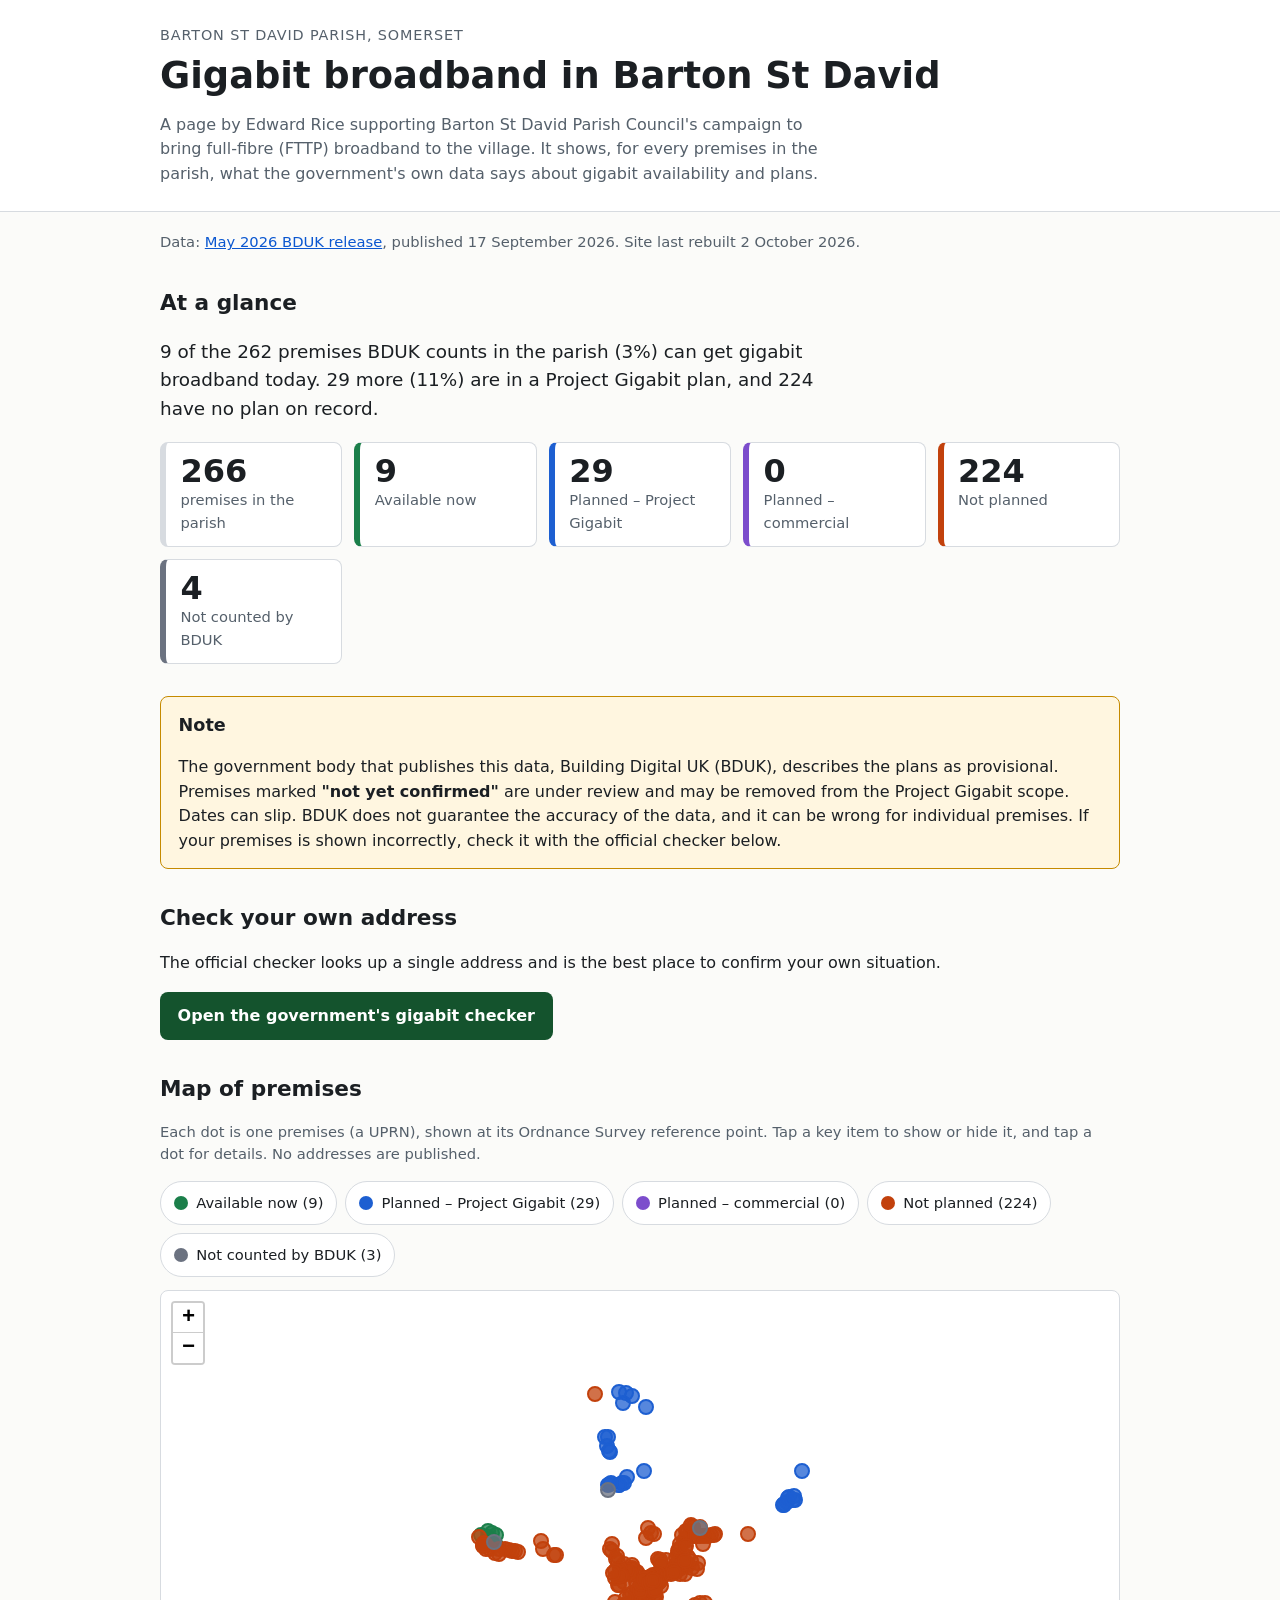
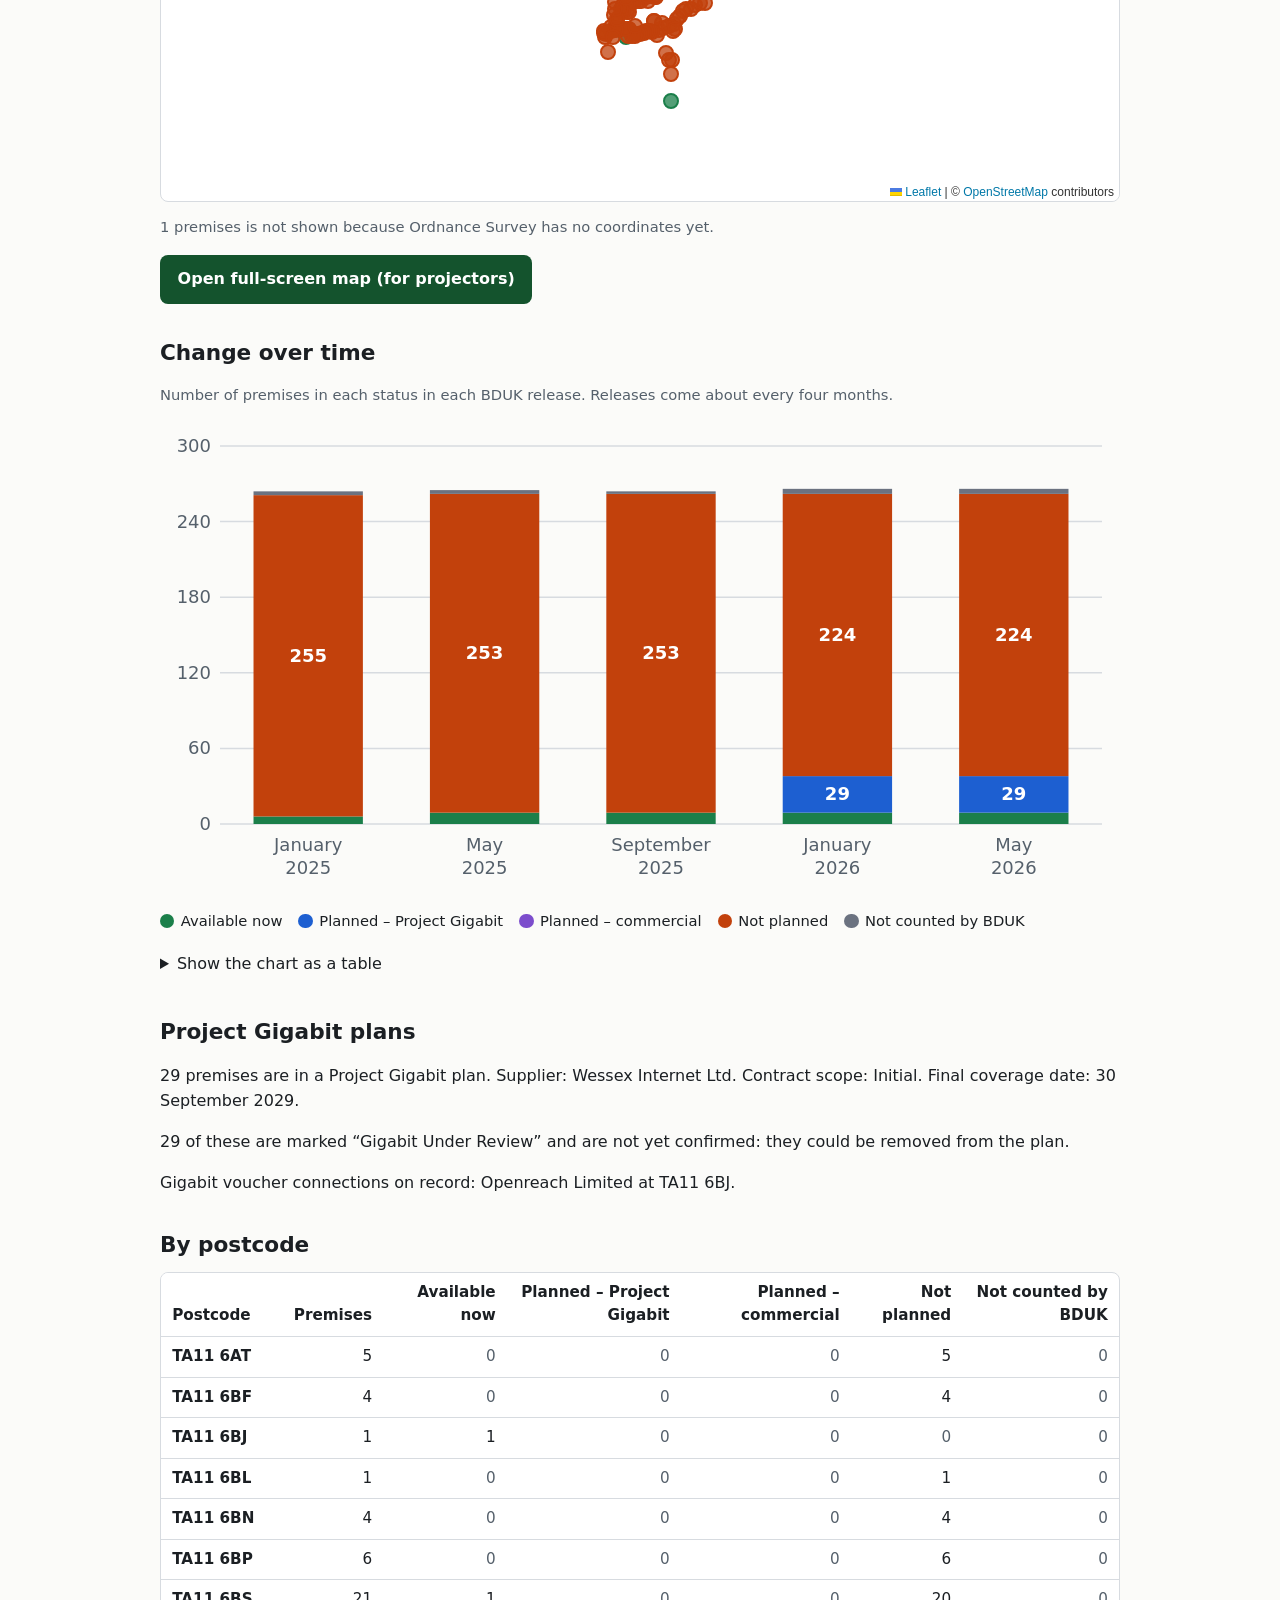
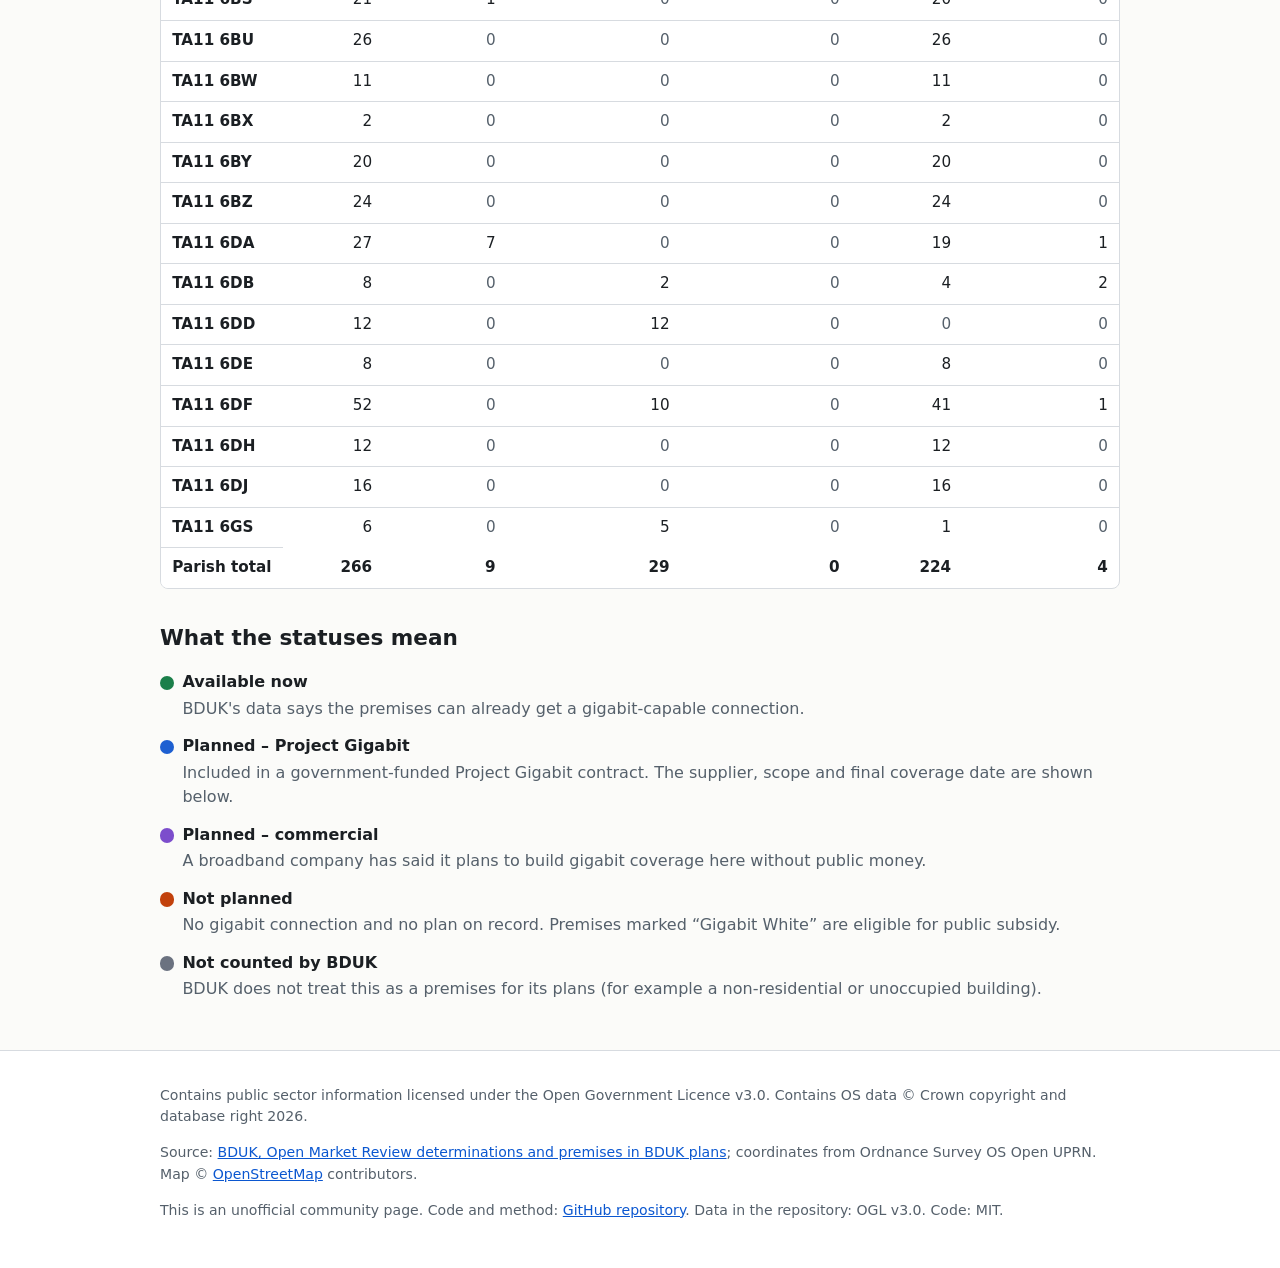
==== commit 2c7287a7: "Merge pull request #2 from edwardhrice/claude/tender-hawking-fd4g2n Add full-screen map page with ad" ====
--- a/docs/index.html
+++ b/docs/index.html
@@ -14,7 +14,7 @@
   <div class="wrap">
     <p class="eyebrow">Barton St David parish, Somerset</p>
     <h1>Gigabit broadband in Barton St David</h1>
-    <p class="lede">A community project supporting Barton St David Parish Council's campaign to bring full-fibre (FTTP) broadband to the village. It shows, for every premises in the parish, what the government's own data says about gigabit availability and plans.</p>
+    <p class="lede">A page by Edward Rice supporting Barton St David Parish Council's campaign to bring full-fibre (FTTP) broadband to the village. It shows, for every premises in the parish, what the government's own data says about gigabit availability and plans.</p>
   </div>
 </header>
 
@@ -30,7 +30,7 @@
   </section>
 
   <section class="notice" aria-labelledby="h-caveat">
-    <h2 id="h-caveat">Please read: these are plans, not promises</h2>
+    <h2 id="h-caveat">Note</h2>
     <p>The government body that publishes this data, Building Digital UK (BDUK), describes the plans as provisional. Premises marked <strong>"not yet confirmed"</strong> are under review and may be removed from the Project Gigabit scope. Dates can slip. BDUK does not guarantee the accuracy of the data, and it can be wrong for individual premises. If your premises is shown incorrectly, check it with the official checker below.</p>
   </section>
 
@@ -79,7 +79,7 @@
   <div class="wrap">
     <p>Contains public sector information licensed under the Open Government Licence v3.0. Contains OS data &copy; Crown copyright and database right <span id="osyear">2026</span>.</p>
     <p>Source: <a href="https://www.gov.uk/government/collections/open-market-review-omr-determinations-and-bduk-plans">BDUK, Open Market Review determinations and premises in BDUK plans</a>; coordinates from Ordnance Survey OS Open UPRN. Map &copy; <a href="https://www.openstreetmap.org/copyright">OpenStreetMap</a> contributors.</p>
-    <p>This is an unofficial community project, not government advice. Code and method: <a href="https://github.com/edwardhrice/bsdfttpbroadband">GitHub repository</a>. Data in the repository: OGL v3.0. Code: MIT.</p>
+    <p>This is an unofficial community page. Code and method: <a href="https://github.com/edwardhrice/bsdfttpbroadband">GitHub repository</a>. Data in the repository: OGL v3.0. Code: MIT.</p>
   </div>
 </footer>
 
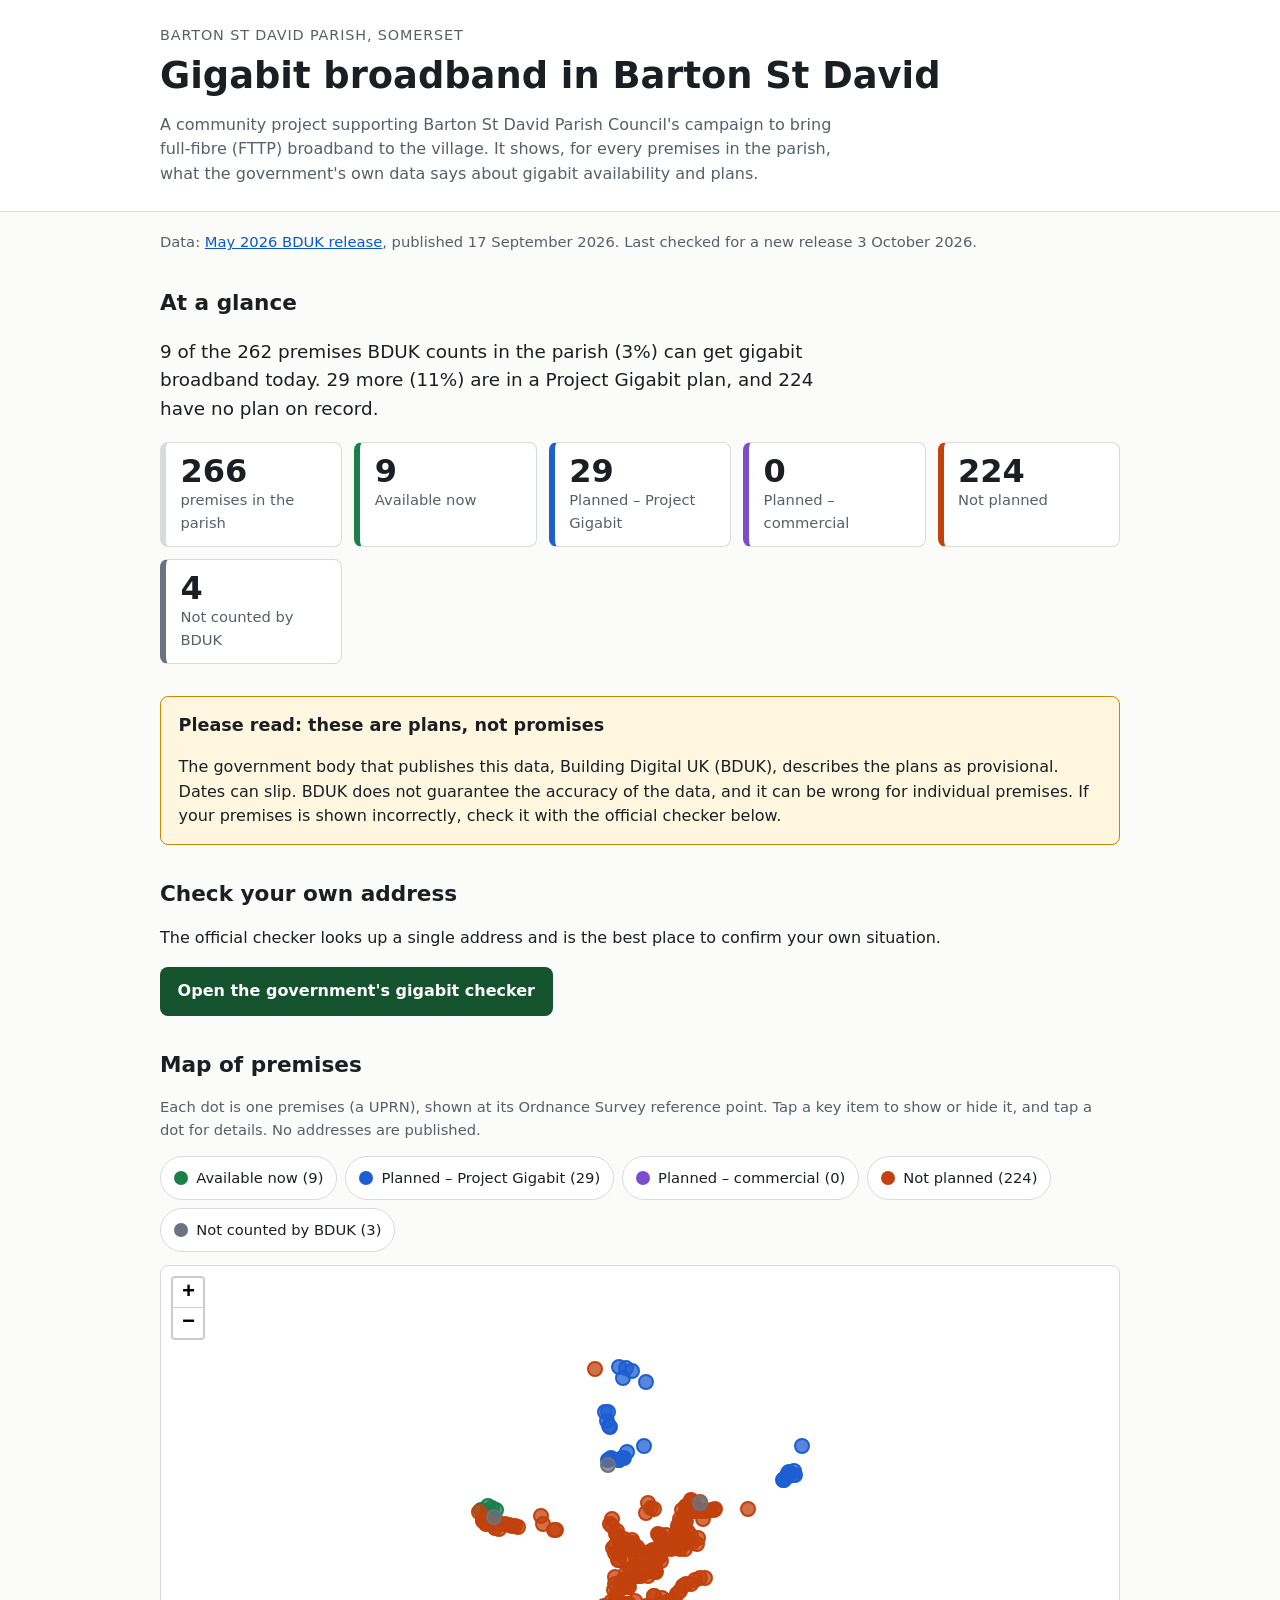
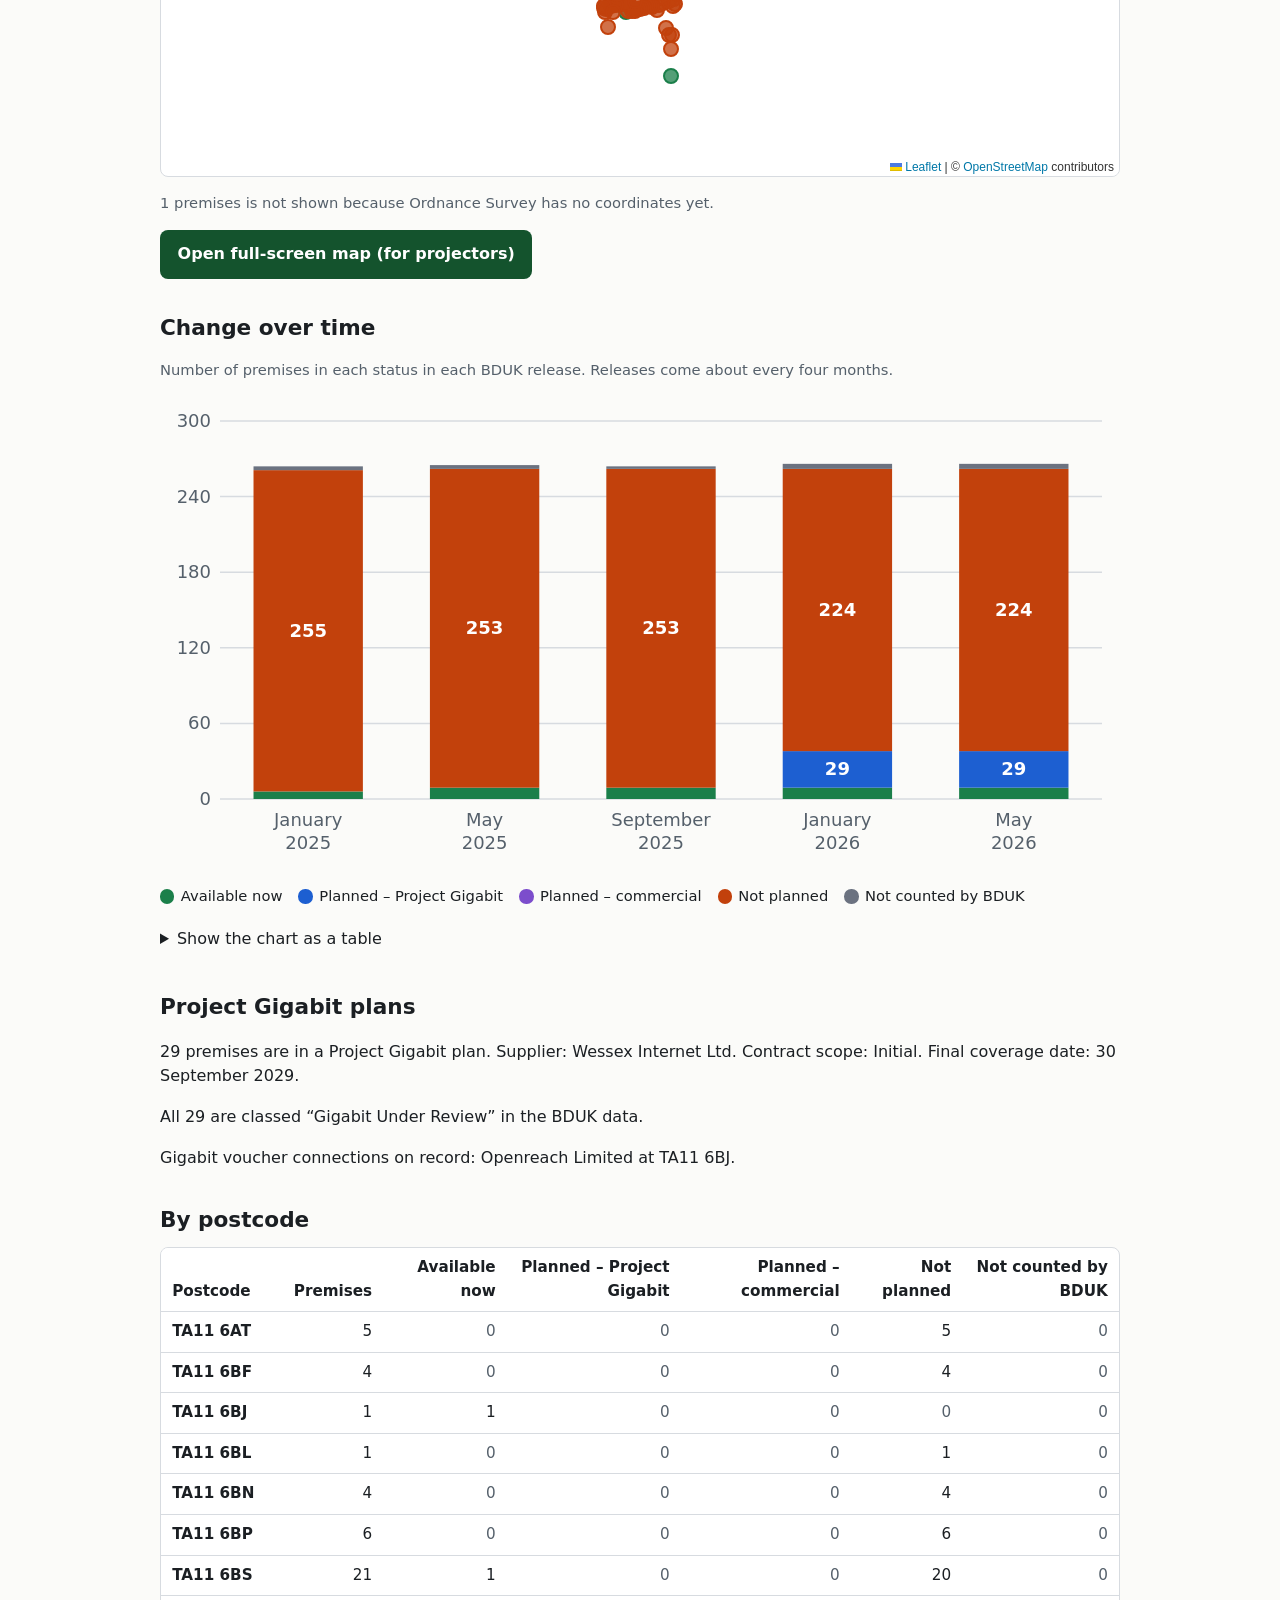
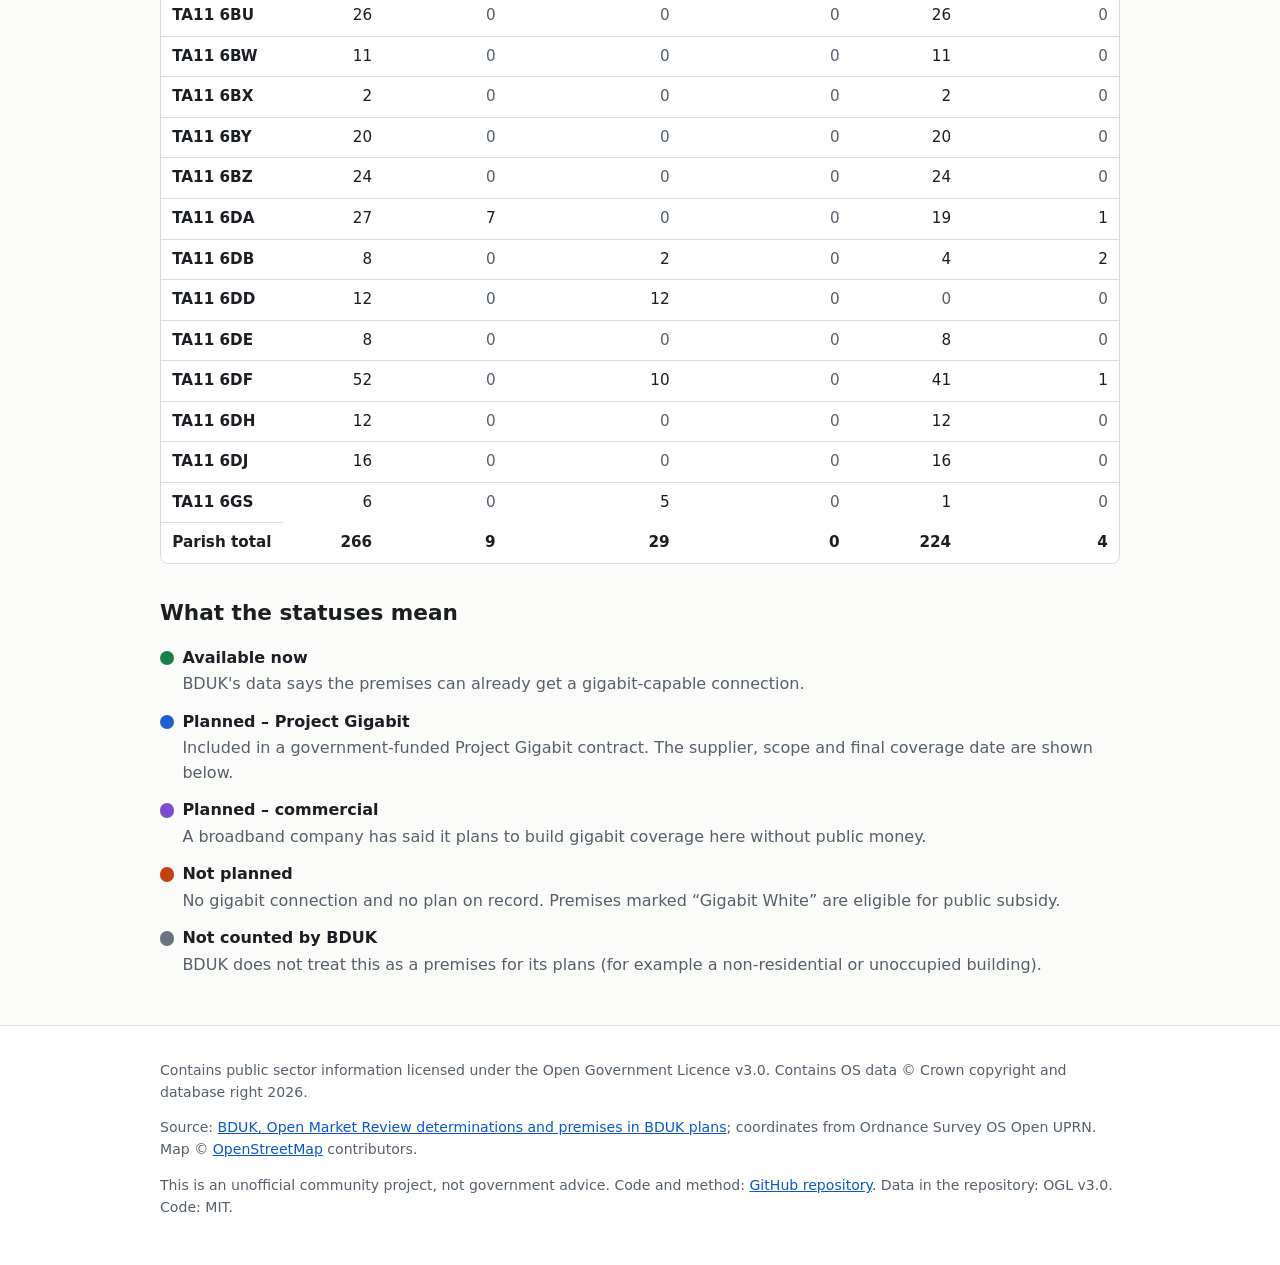
==== commit 89ce12d1: "Remove speculative 'not yet confirmed' wording for Gigabit Under Review The site no longer says thes" ====
--- a/docs/index.html
+++ b/docs/index.html
@@ -14,7 +14,7 @@
   <div class="wrap">
     <p class="eyebrow">Barton St David parish, Somerset</p>
     <h1>Gigabit broadband in Barton St David</h1>
-    <p class="lede">A page by Edward Rice supporting Barton St David Parish Council's campaign to bring full-fibre (FTTP) broadband to the village. It shows, for every premises in the parish, what the government's own data says about gigabit availability and plans.</p>
+    <p class="lede">A community project supporting Barton St David Parish Council's campaign to bring full-fibre (FTTP) broadband to the village. It shows, for every premises in the parish, what the government's own data says about gigabit availability and plans.</p>
   </div>
 </header>
 
@@ -30,8 +30,8 @@
   </section>
 
   <section class="notice" aria-labelledby="h-caveat">
-    <h2 id="h-caveat">Note</h2>
-    <p>The government body that publishes this data, Building Digital UK (BDUK), describes the plans as provisional. Premises marked <strong>"not yet confirmed"</strong> are under review and may be removed from the Project Gigabit scope. Dates can slip. BDUK does not guarantee the accuracy of the data, and it can be wrong for individual premises. If your premises is shown incorrectly, check it with the official checker below.</p>
+    <h2 id="h-caveat">Please read: these are plans, not promises</h2>
+    <p>The government body that publishes this data, Building Digital UK (BDUK), describes the plans as provisional. Dates can slip. BDUK does not guarantee the accuracy of the data, and it can be wrong for individual premises. If your premises is shown incorrectly, check it with the official checker below.</p>
   </section>
 
   <section aria-labelledby="h-check">
@@ -79,7 +79,7 @@
   <div class="wrap">
     <p>Contains public sector information licensed under the Open Government Licence v3.0. Contains OS data &copy; Crown copyright and database right <span id="osyear">2026</span>.</p>
     <p>Source: <a href="https://www.gov.uk/government/collections/open-market-review-omr-determinations-and-bduk-plans">BDUK, Open Market Review determinations and premises in BDUK plans</a>; coordinates from Ordnance Survey OS Open UPRN. Map &copy; <a href="https://www.openstreetmap.org/copyright">OpenStreetMap</a> contributors.</p>
-    <p>This is an unofficial community page. Code and method: <a href="https://github.com/edwardhrice/bsdfttpbroadband">GitHub repository</a>. Data in the repository: OGL v3.0. Code: MIT.</p>
+    <p>This is an unofficial community project, not government advice. Code and method: <a href="https://github.com/edwardhrice/bsdfttpbroadband">GitHub repository</a>. Data in the repository: OGL v3.0. Code: MIT.</p>
   </div>
 </footer>
 
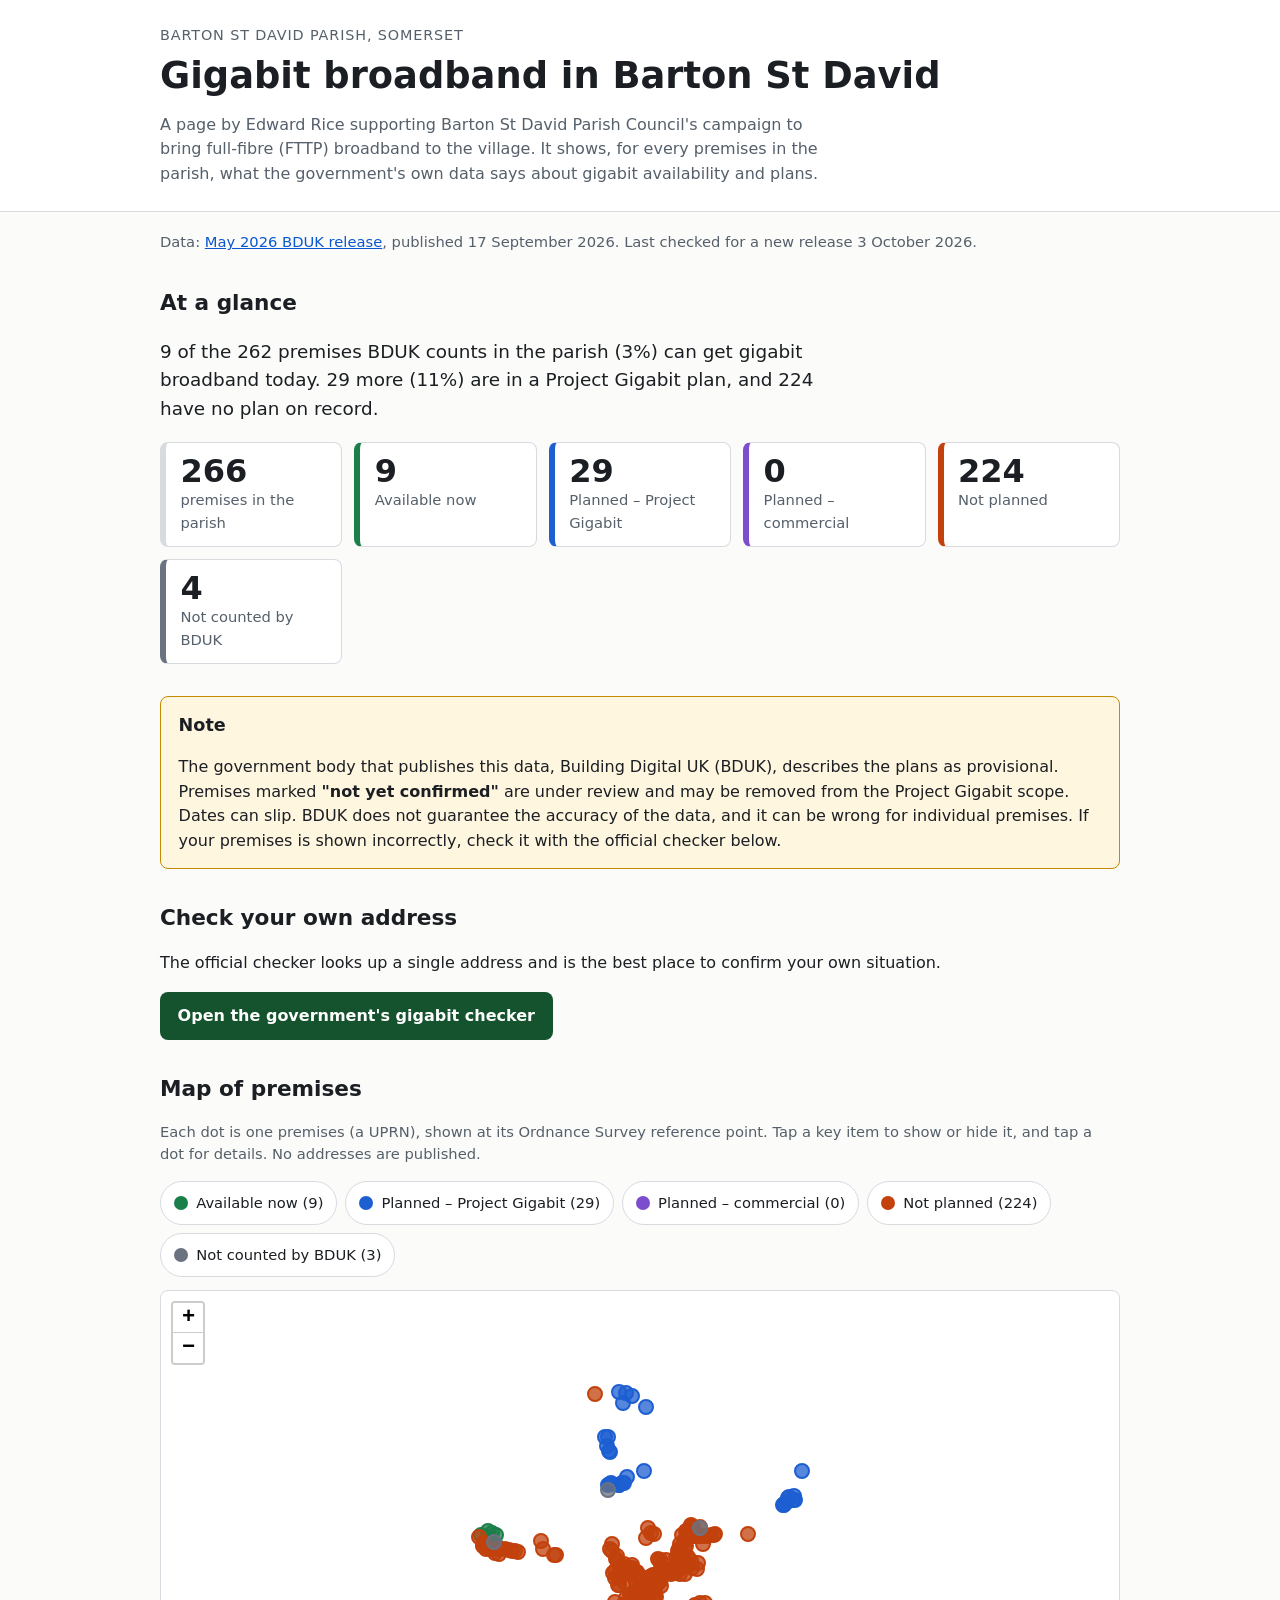
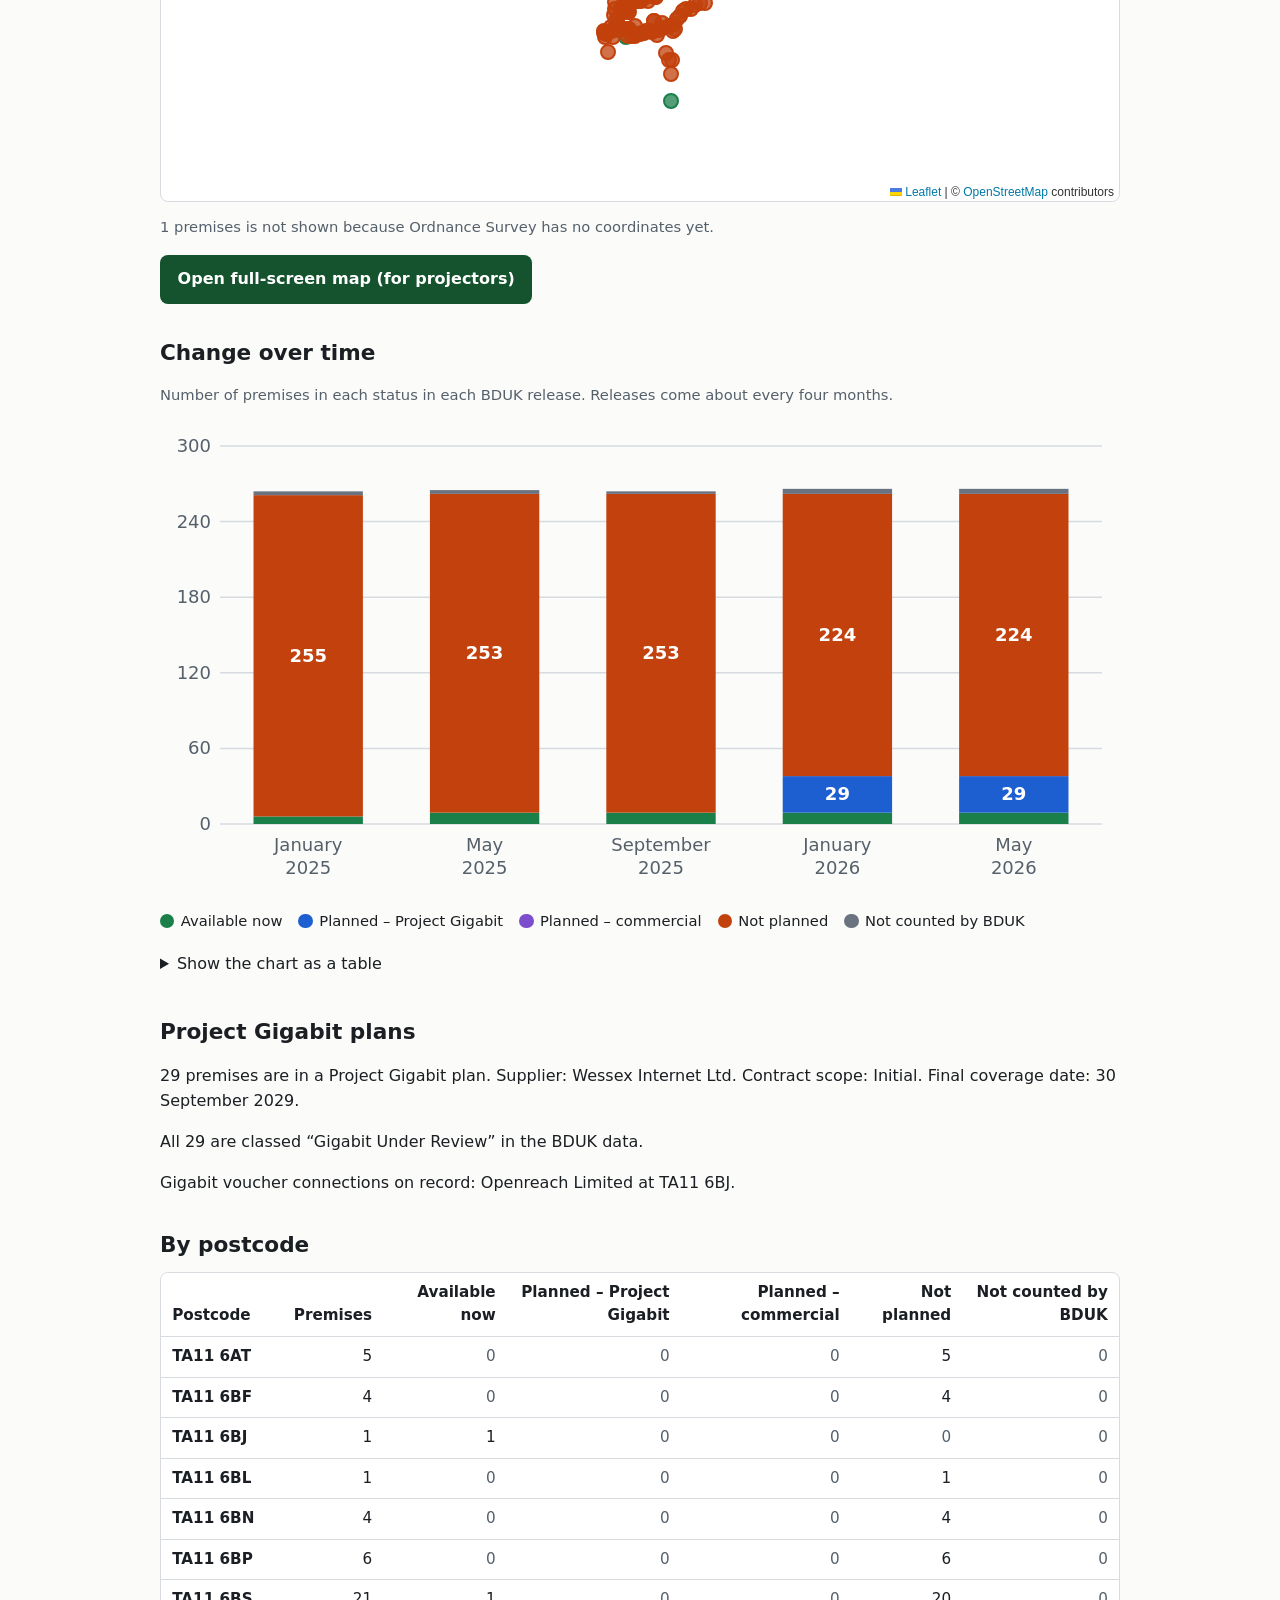
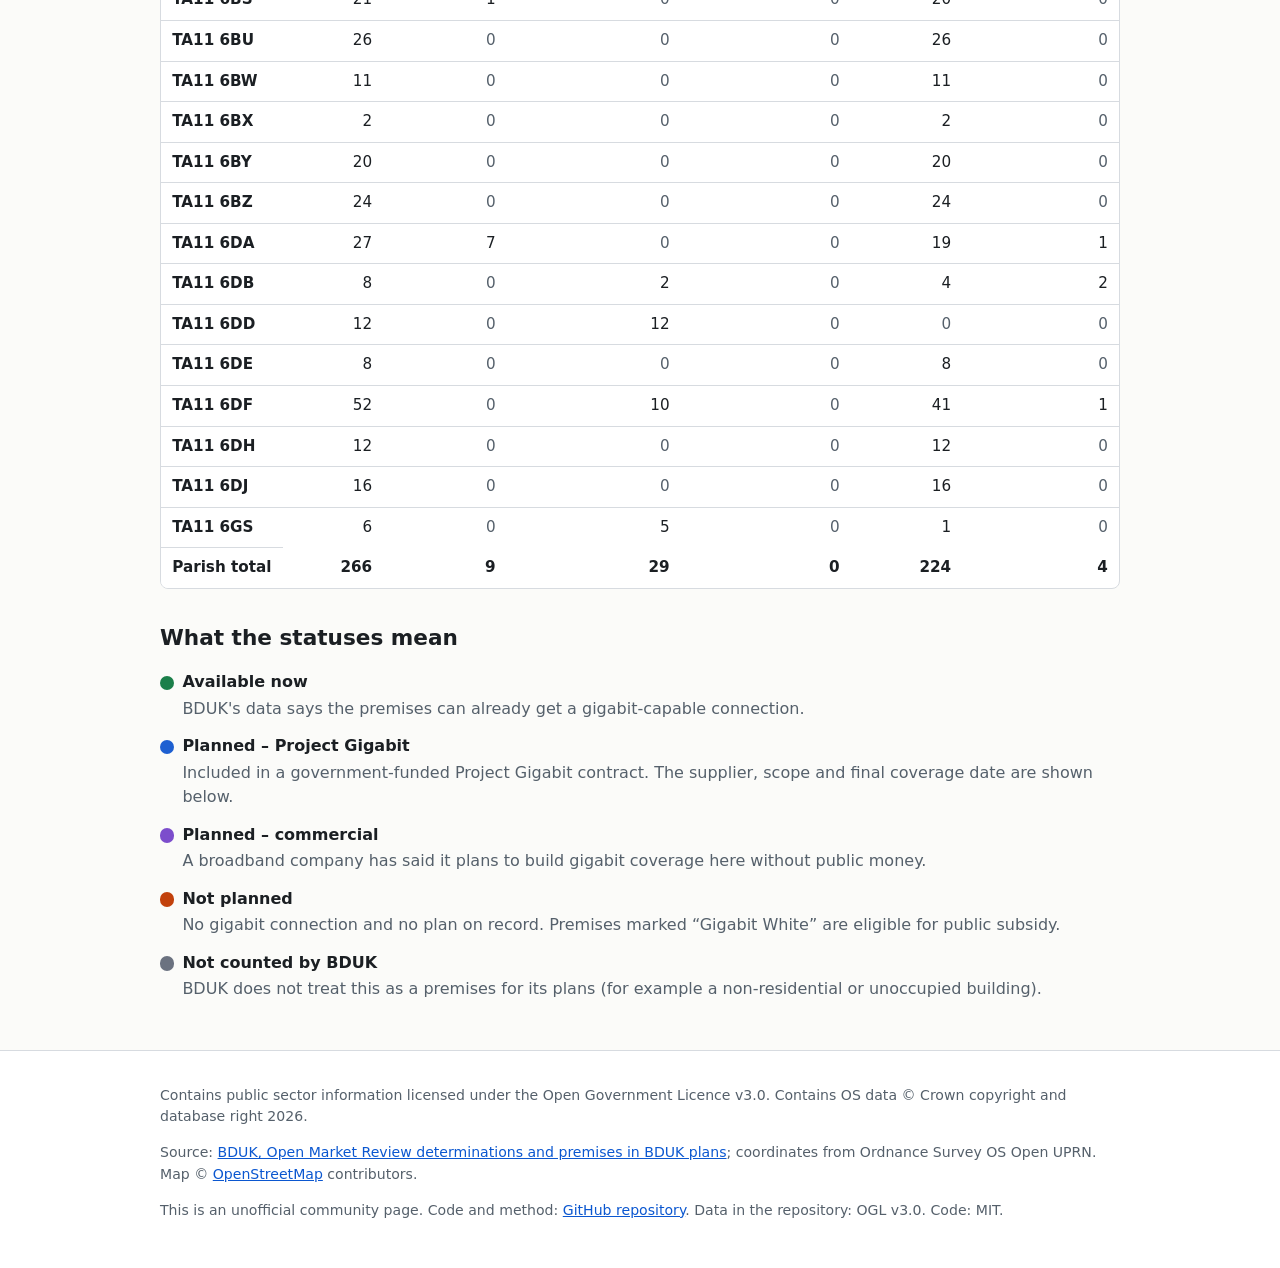
==== commit 3dd57ce0: "Merge branch 'main' into claude/tender-hawking-fd4g2n" ====
--- a/docs/index.html
+++ b/docs/index.html
@@ -14,7 +14,7 @@
   <div class="wrap">
     <p class="eyebrow">Barton St David parish, Somerset</p>
     <h1>Gigabit broadband in Barton St David</h1>
-    <p class="lede">A community project supporting Barton St David Parish Council's campaign to bring full-fibre (FTTP) broadband to the village. It shows, for every premises in the parish, what the government's own data says about gigabit availability and plans.</p>
+    <p class="lede">A page by Edward Rice supporting Barton St David Parish Council's campaign to bring full-fibre (FTTP) broadband to the village. It shows, for every premises in the parish, what the government's own data says about gigabit availability and plans.</p>
   </div>
 </header>
 
@@ -30,8 +30,8 @@
   </section>
 
   <section class="notice" aria-labelledby="h-caveat">
-    <h2 id="h-caveat">Please read: these are plans, not promises</h2>
-    <p>The government body that publishes this data, Building Digital UK (BDUK), describes the plans as provisional. Dates can slip. BDUK does not guarantee the accuracy of the data, and it can be wrong for individual premises. If your premises is shown incorrectly, check it with the official checker below.</p>
+    <h2 id="h-caveat">Note</h2>
+    <p>The government body that publishes this data, Building Digital UK (BDUK), describes the plans as provisional. Premises marked <strong>"not yet confirmed"</strong> are under review and may be removed from the Project Gigabit scope. Dates can slip. BDUK does not guarantee the accuracy of the data, and it can be wrong for individual premises. If your premises is shown incorrectly, check it with the official checker below.</p>
   </section>
 
   <section aria-labelledby="h-check">
@@ -79,7 +79,7 @@
   <div class="wrap">
     <p>Contains public sector information licensed under the Open Government Licence v3.0. Contains OS data &copy; Crown copyright and database right <span id="osyear">2026</span>.</p>
     <p>Source: <a href="https://www.gov.uk/government/collections/open-market-review-omr-determinations-and-bduk-plans">BDUK, Open Market Review determinations and premises in BDUK plans</a>; coordinates from Ordnance Survey OS Open UPRN. Map &copy; <a href="https://www.openstreetmap.org/copyright">OpenStreetMap</a> contributors.</p>
-    <p>This is an unofficial community project, not government advice. Code and method: <a href="https://github.com/edwardhrice/bsdfttpbroadband">GitHub repository</a>. Data in the repository: OGL v3.0. Code: MIT.</p>
+    <p>This is an unofficial community page. Code and method: <a href="https://github.com/edwardhrice/bsdfttpbroadband">GitHub repository</a>. Data in the repository: OGL v3.0. Code: MIT.</p>
   </div>
 </footer>
 
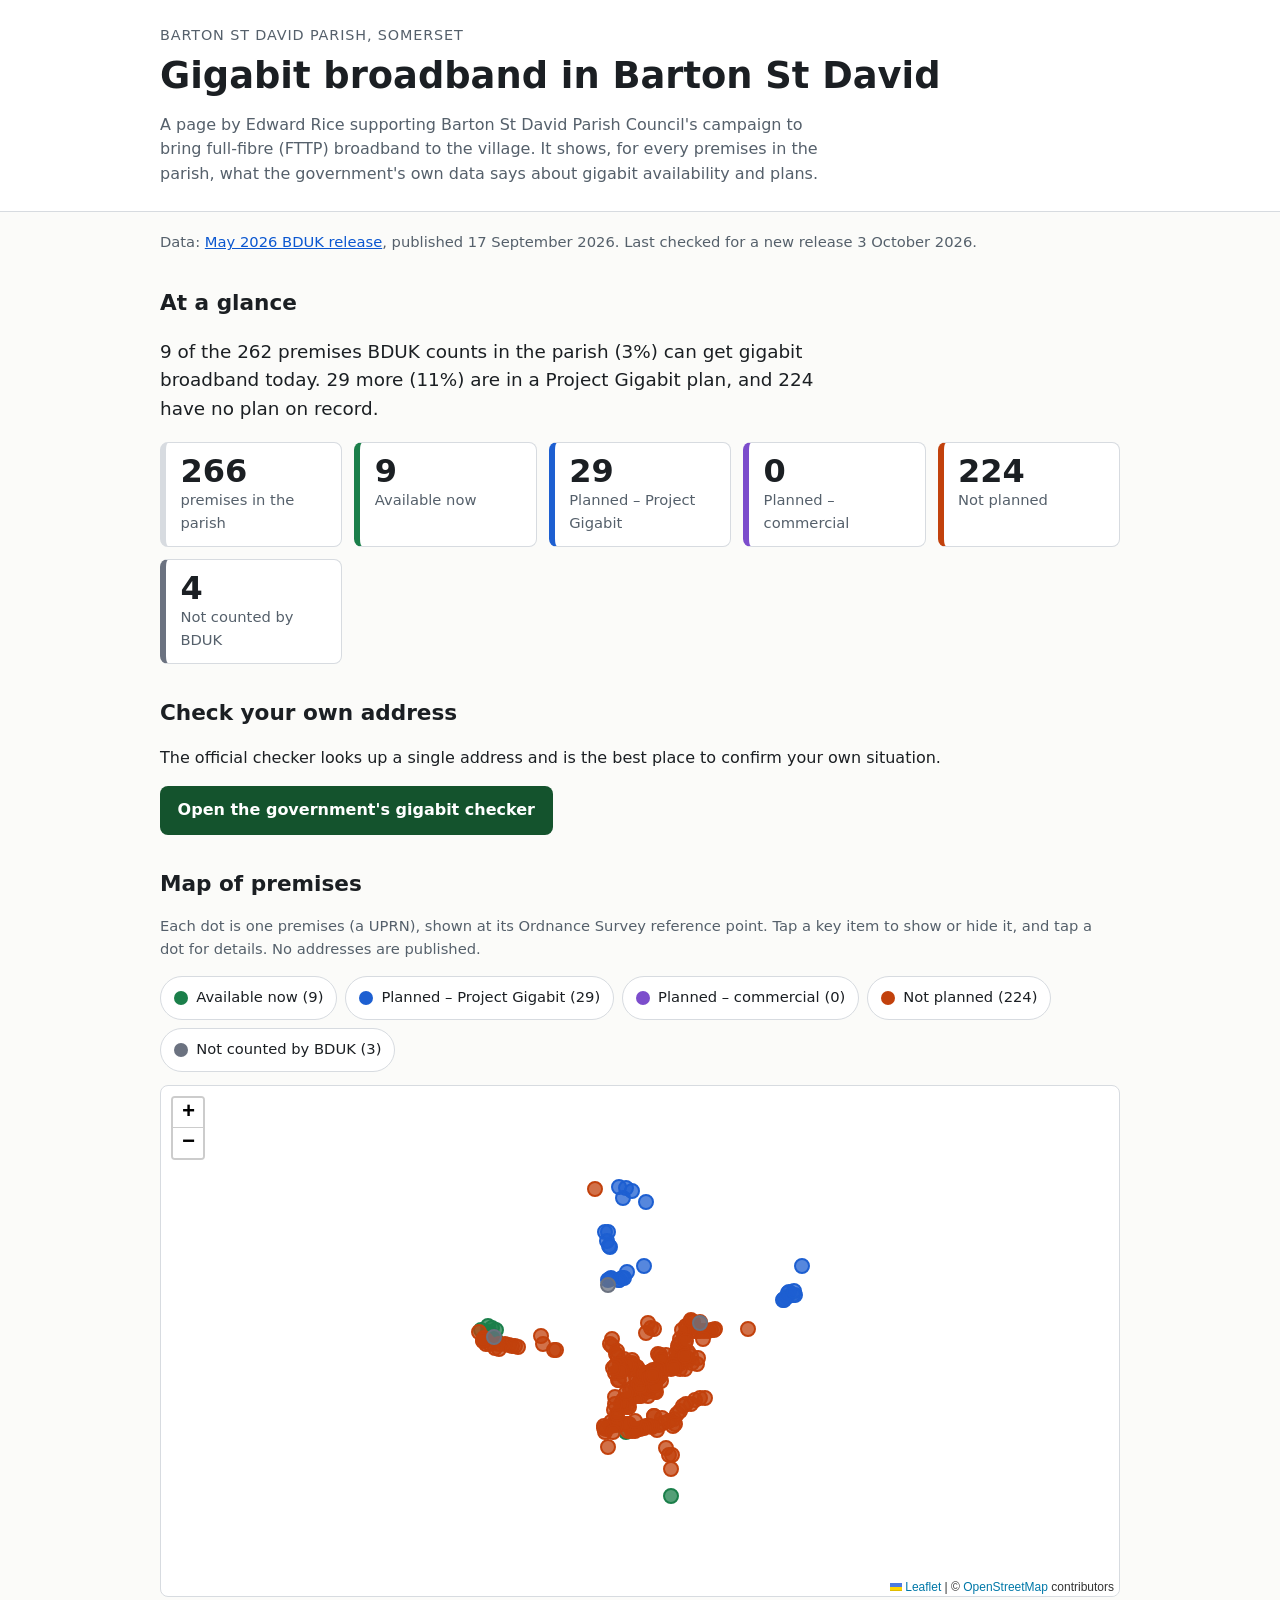
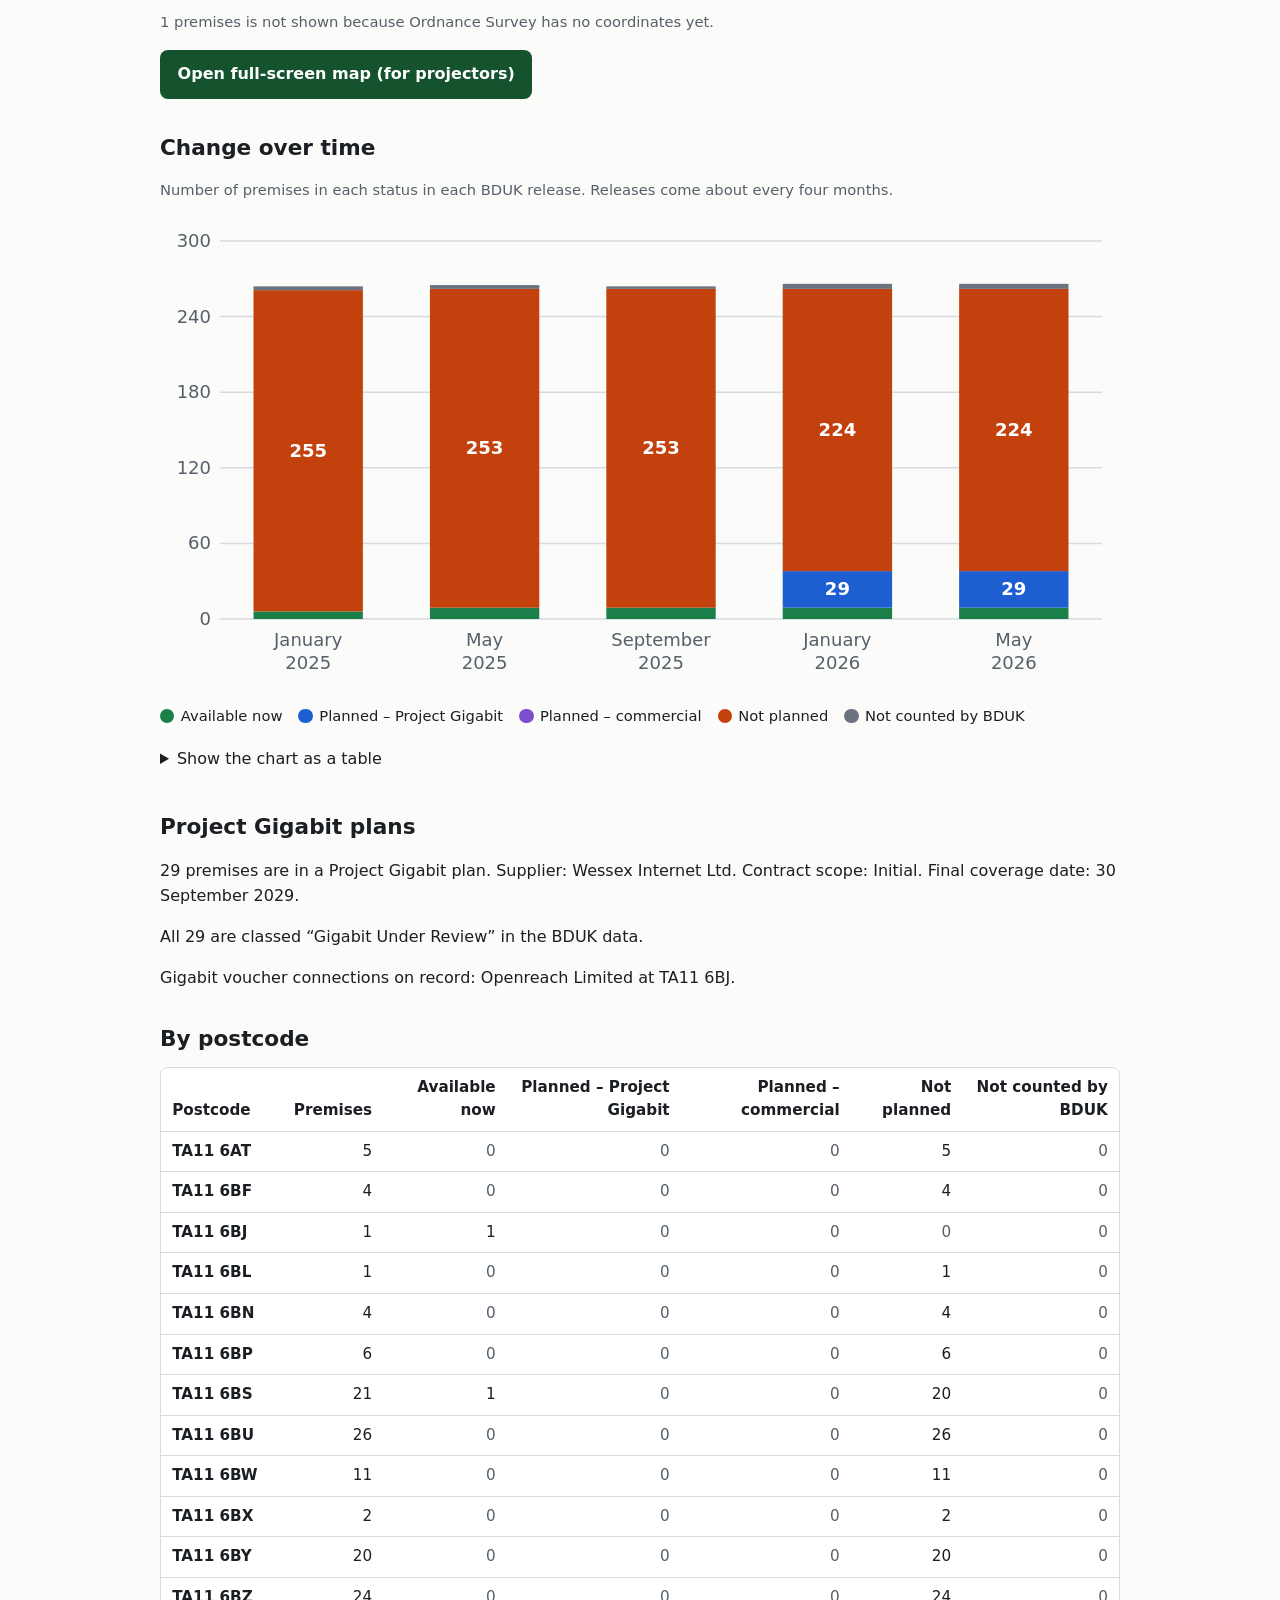
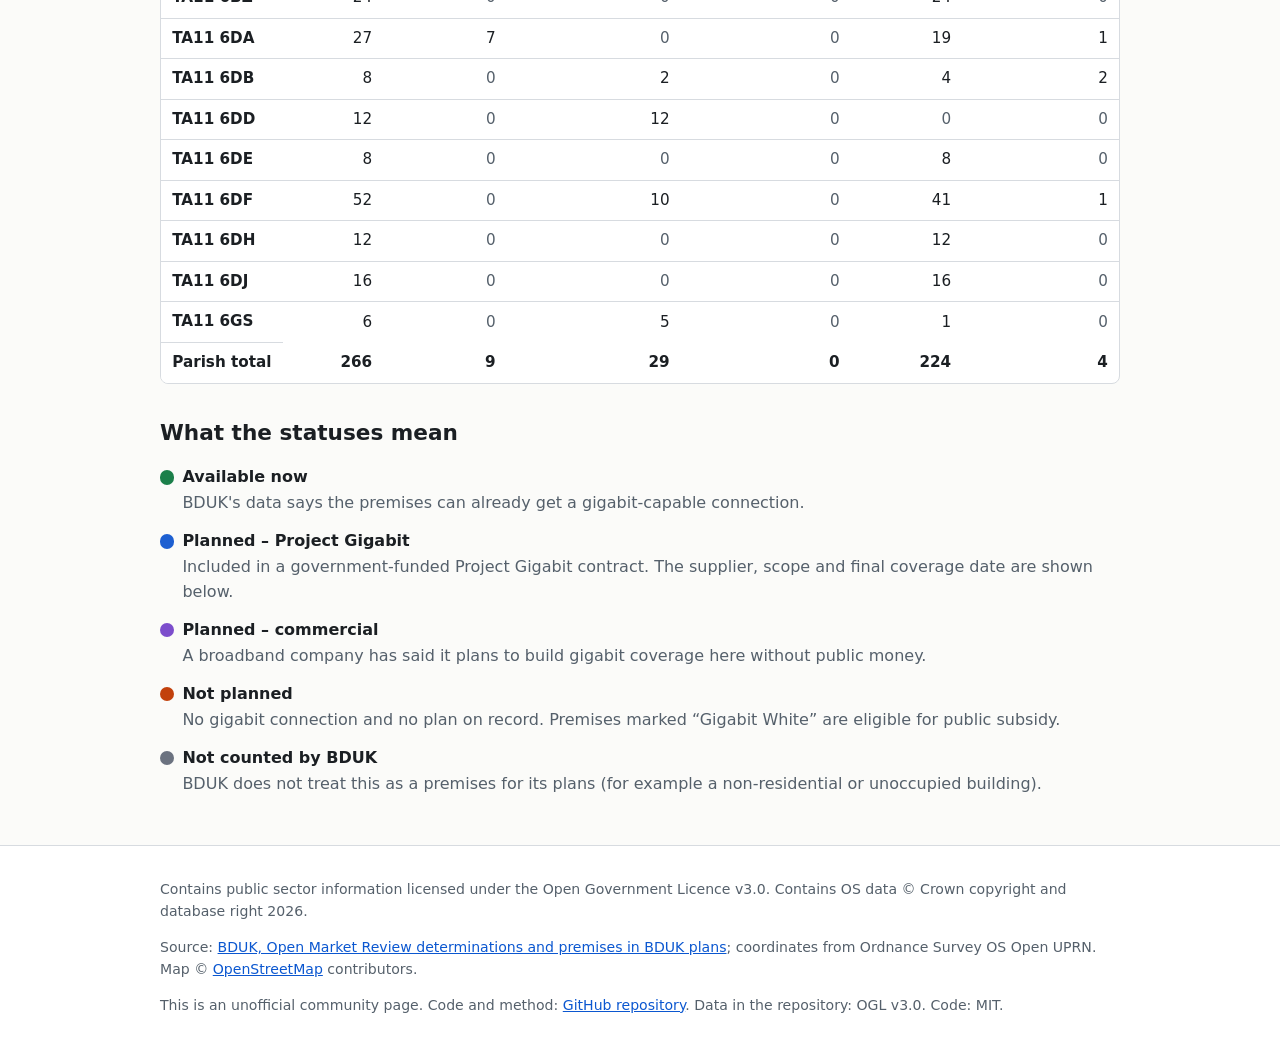
==== commit f14ed75c: "Update index.html Removed 'note' block" ====
--- a/docs/index.html
+++ b/docs/index.html
@@ -27,11 +27,6 @@
     <h2 id="h-headline">At a glance</h2>
     <p class="headline" id="headline"></p>
     <ul class="tiles" id="tiles"></ul>
-  </section>
-
-  <section class="notice" aria-labelledby="h-caveat">
-    <h2 id="h-caveat">Note</h2>
-    <p>The government body that publishes this data, Building Digital UK (BDUK), describes the plans as provisional. Premises marked <strong>"not yet confirmed"</strong> are under review and may be removed from the Project Gigabit scope. Dates can slip. BDUK does not guarantee the accuracy of the data, and it can be wrong for individual premises. If your premises is shown incorrectly, check it with the official checker below.</p>
   </section>
 
   <section aria-labelledby="h-check">
